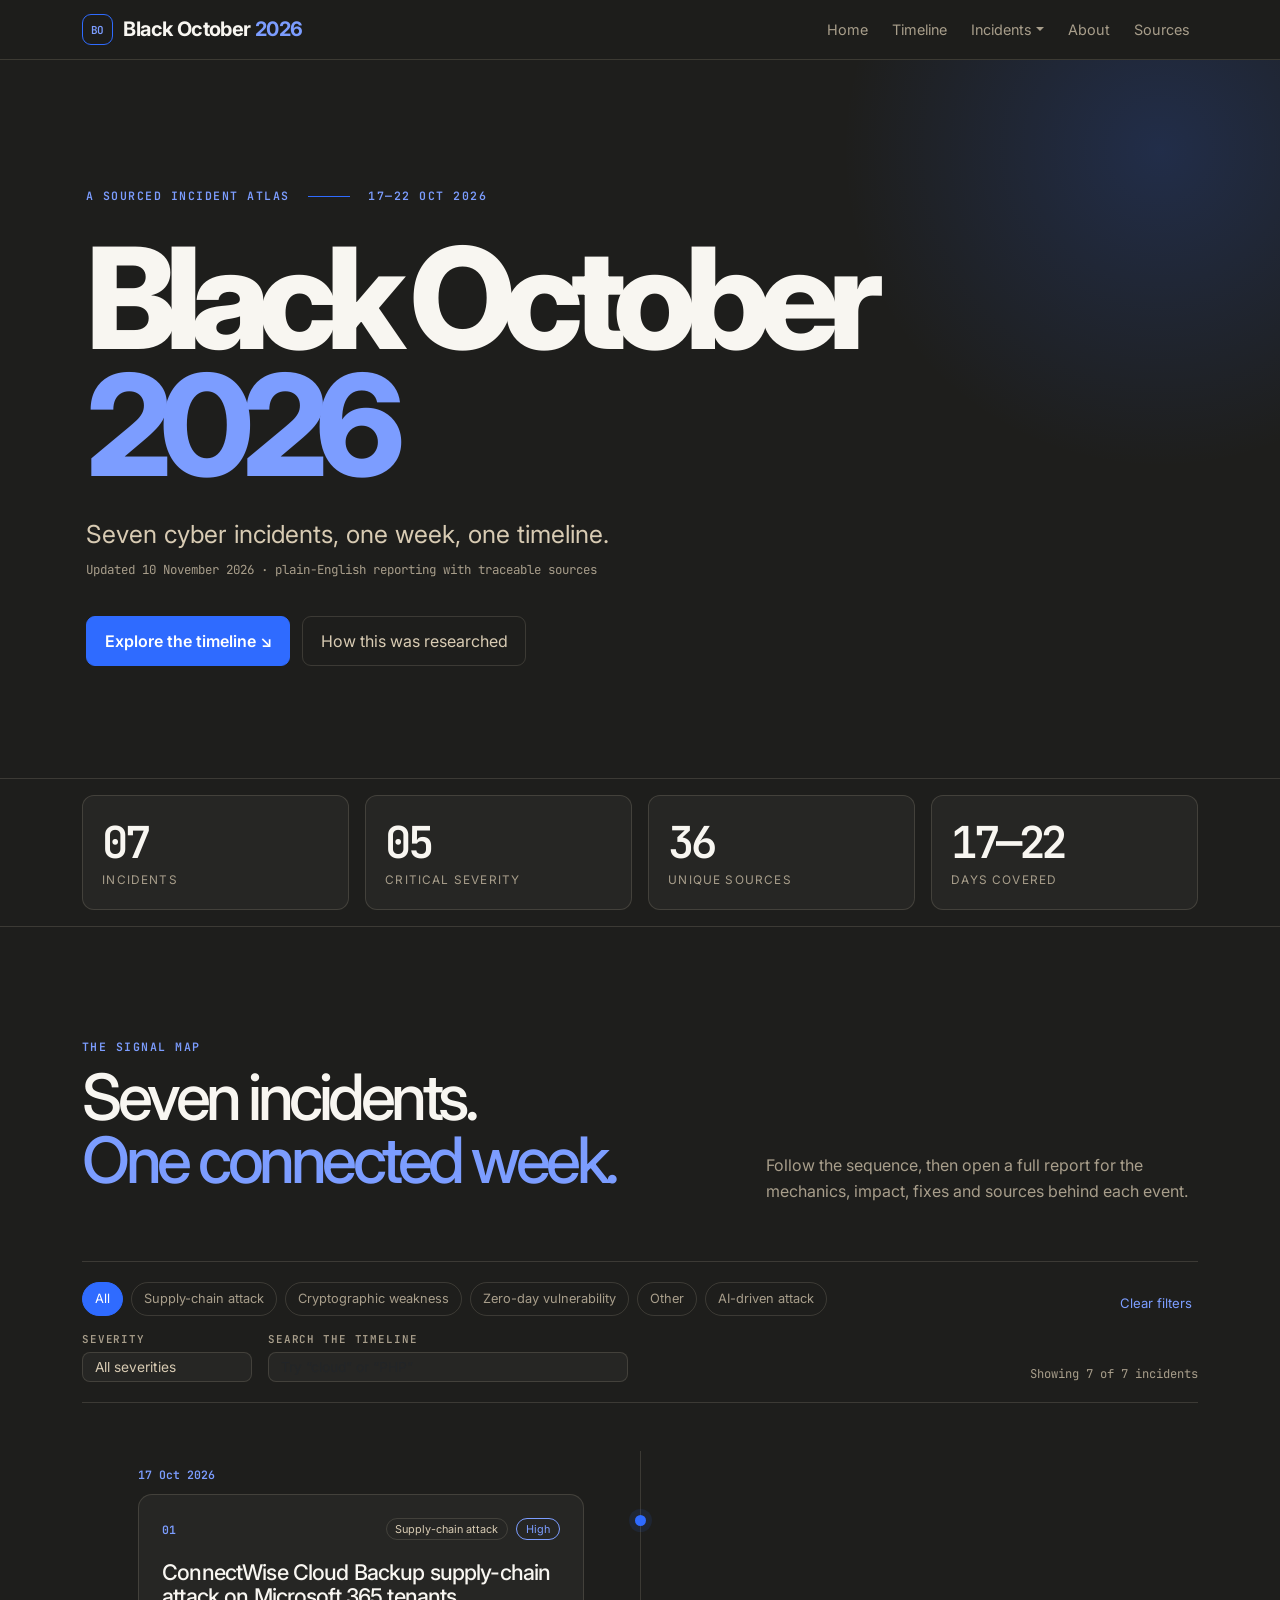
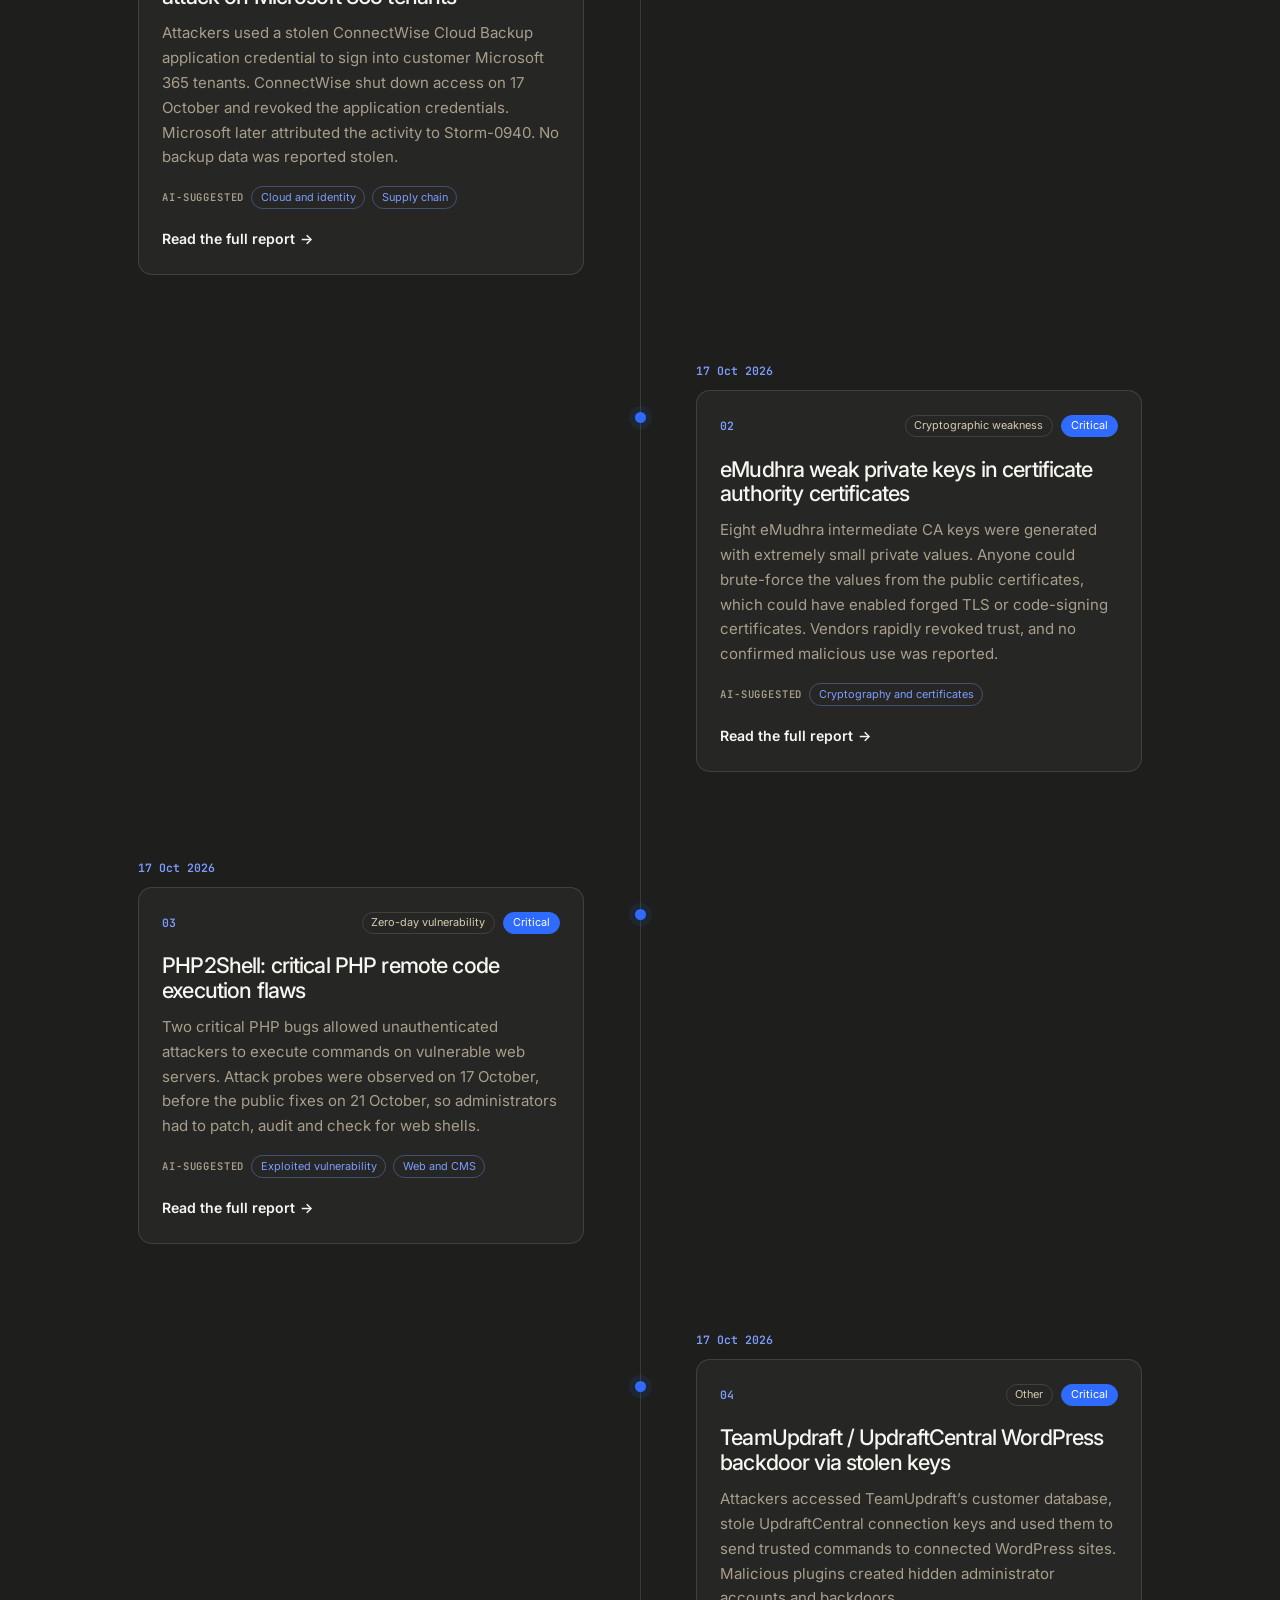
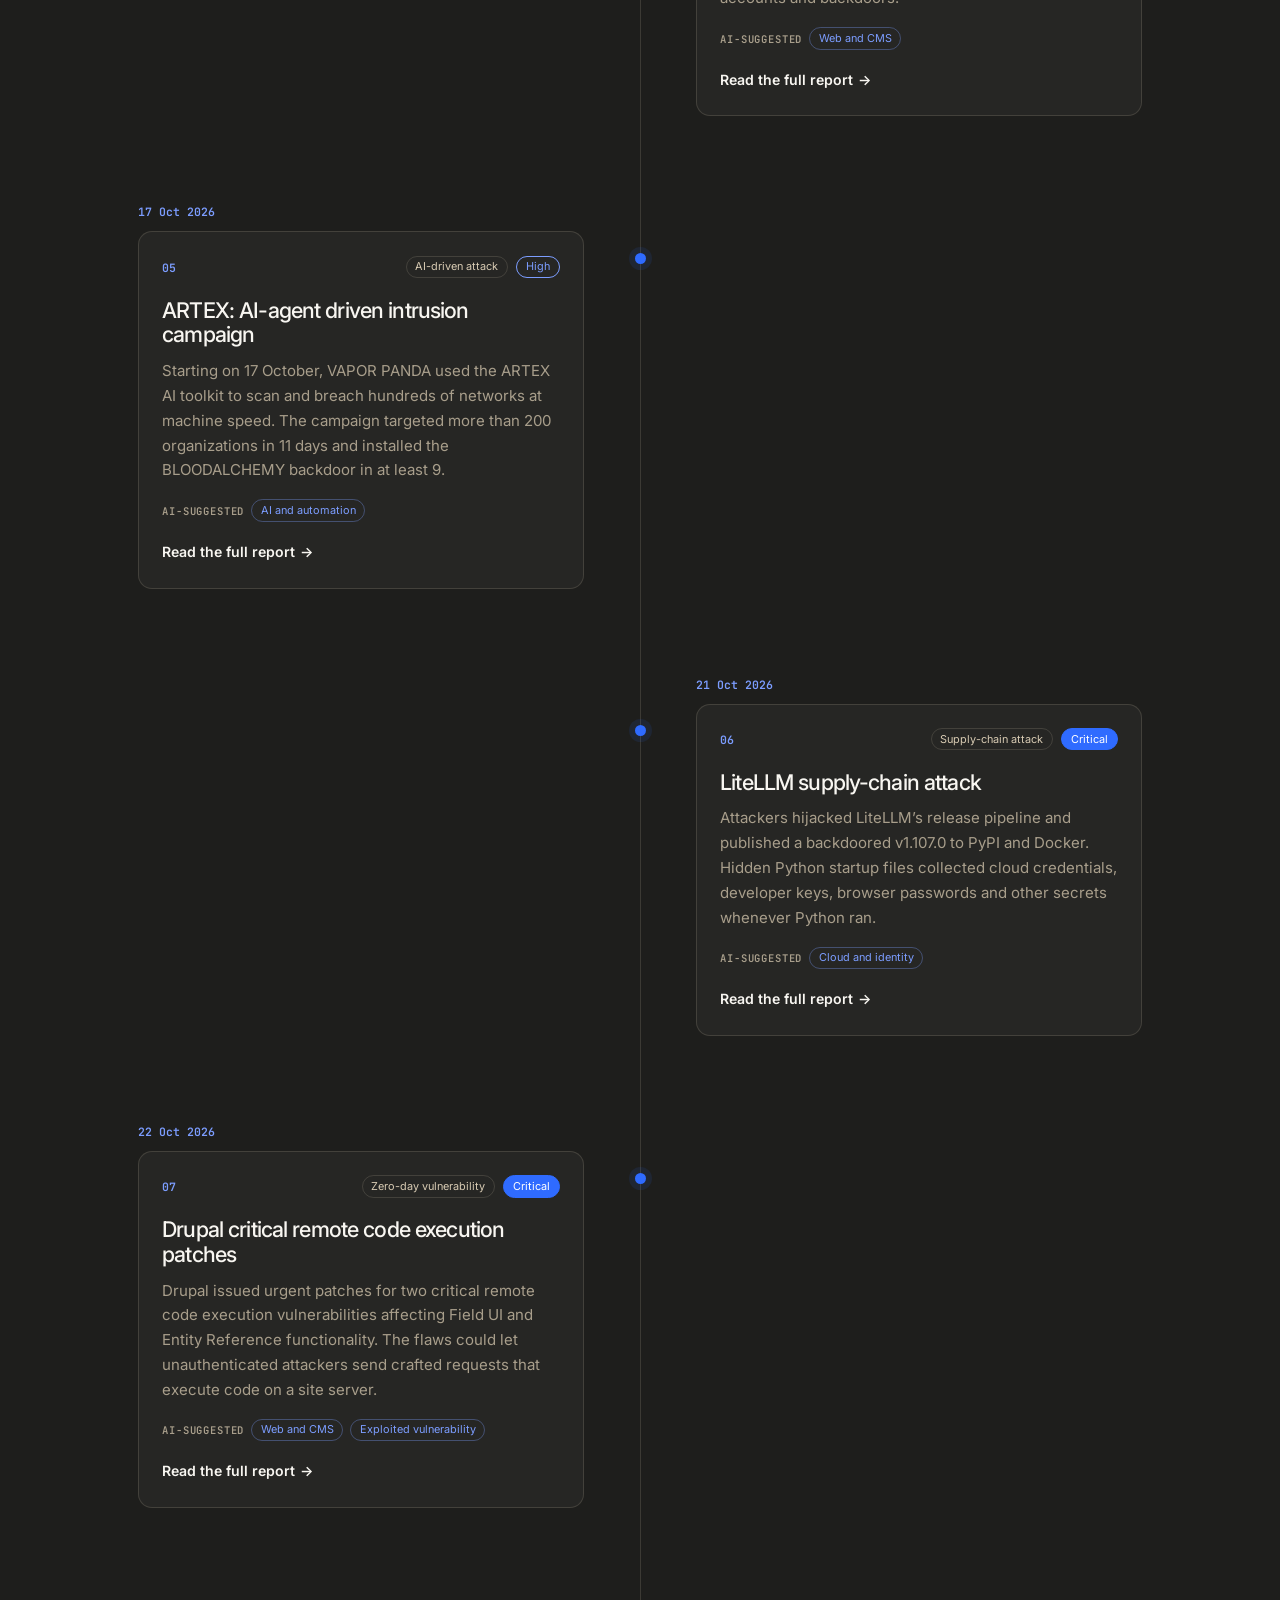
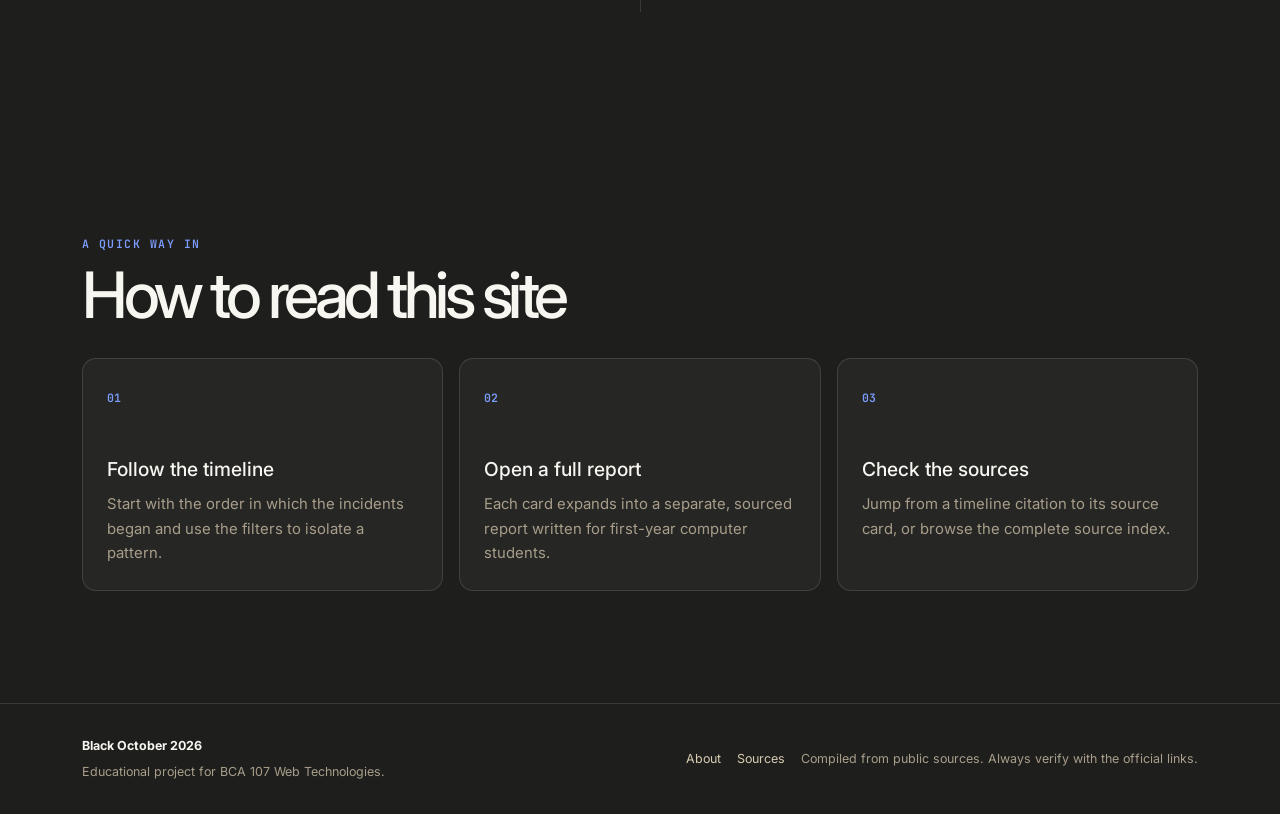
==== index.html @ 9a04f2e3 "First Commit" ====
<!doctype html><html lang="en"><head><meta charset="utf-8"><meta name="viewport" content="width=device-width, initial-scale=1"><meta name="description" content="Black October 2026: a sourced timeline of seven cybersecurity incidents."><title>The incident atlas · Black October 2026</title><link rel="preconnect" href="https://fonts.googleapis.com"><link rel="preconnect" href="https://fonts.gstatic.com" crossorigin><link href="https://fonts.googleapis.com/css2?family=Inter:wght@400;500;600;700;800&family=JetBrains+Mono:wght@400;600&display=swap" rel="stylesheet"><link href="https://cdn.jsdelivr.net/npm/bootstrap@5.3.3/dist/css/bootstrap.min.css" rel="stylesheet"><link rel="stylesheet" href="css/style.css"></head><body  data-root=""><nav class="navbar navbar-expand-lg site-nav sticky-top" aria-label="Primary navigation"><div class="container"><a class="navbar-brand" href="index.html"><span class="brand-mark" aria-hidden="true">BO</span><span>Black October <span class="brand-year">2026</span></span></a><button class="navbar-toggler" type="button" data-bs-toggle="collapse" data-bs-target="#siteNav" aria-controls="siteNav" aria-expanded="false" aria-label="Toggle navigation"><span class="navbar-toggler-icon"></span></button><div class="collapse navbar-collapse" id="siteNav"><ul class="navbar-nav ms-auto align-items-lg-center gap-lg-2"><li class="nav-item"><a class="nav-link" href="index.html">Home</a></li><li class="nav-item"><a class="nav-link" href="index.html#timeline">Timeline</a></li><li class="nav-item dropdown"><a class="nav-link dropdown-toggle" href="#" role="button" data-bs-toggle="dropdown" aria-expanded="false">Incidents</a><ul class="dropdown-menu dropdown-menu-end" id="incident-menu"><li><span class="dropdown-item-text text-muted">Loading incidents…</span></li></ul></li><li class="nav-item"><a class="nav-link" href="about.html">About</a></li><li class="nav-item"><a class="nav-link" href="sources.html">Sources</a></li></ul></div></div></nav><main><section class="hero-section"><div class="container hero-inner"><div class="eyebrow">A sourced incident atlas <span class="eyebrow-line"></span> 17—22 OCT 2026</div><h1>Black October<br><span>2026</span></h1><p class="hero-lede">Seven cyber incidents, one week, one timeline.</p><p class="hero-meta">Updated 10 November 2026 · plain-English reporting with traceable sources</p><div class="hero-actions"><a class="btn btn-primary bo-btn" href="#timeline">Explore the timeline <span aria-hidden="true">↘</span></a><a class="btn btn-outline-light bo-btn-outline" href="about.html">How this was researched</a></div></div></section><section class="stats-strip" aria-label="Timeline statistics"><div class="container"><div class="row g-3" id="stats"></div></div></section><section class="section-block" id="timeline"><div class="container"><div class="section-heading d-flex flex-column flex-lg-row justify-content-between gap-4"><div><div class="eyebrow">The signal map</div><h2>Seven incidents.<br><span>One connected week.</span></h2></div><p class="section-intro">Follow the sequence, then open a full report for the mechanics, impact, fixes and sources behind each event.</p></div><div class="filter-panel"><div class="filter-top"><div class="category-chips" id="category-filters" role="group" aria-label="Filter by category"></div><button class="clear-btn" id="clear-filters" type="button">Clear filters</button></div><div class="filter-controls"><label class="control-label" for="severity-filter">Severity<select id="severity-filter" class="form-select bo-select"><option value="">All severities</option><option>Critical</option><option>High</option><option>Medium</option></select></label><label class="control-label search-control" for="incident-search">Search the timeline<input id="incident-search" class="form-control bo-input" type="search" placeholder="Try “cloud” or “PHP”" autocomplete="off"></label><div class="result-count" id="result-count" aria-live="polite"></div></div></div><div id="timeline-list" class="timeline-list" aria-live="polite"></div><div id="empty-state" class="empty-state d-none"><div class="empty-kicker">No match</div><h3>Nothing in the current cut.</h3><p>Clear a filter or try a broader search term.</p></div><div id="home-error" class="alert bo-alert d-none" role="alert"></div></div></section><section class="reading-section"><div class="container"><div class="eyebrow">A quick way in</div><h2>How to read this site</h2><div class="row g-3 mt-3"><div class="col-md-4"><article class="read-card"><span class="card-index">01</span><h3>Follow the timeline</h3><p>Start with the order in which the incidents began and use the filters to isolate a pattern.</p></article></div><div class="col-md-4"><article class="read-card"><span class="card-index">02</span><h3>Open a full report</h3><p>Each card expands into a separate, sourced report written for first-year computer students.</p></article></div><div class="col-md-4"><article class="read-card"><span class="card-index">03</span><h3>Check the sources</h3><p>Jump from a timeline citation to its source card, or browse the complete source index.</p></article></div></div></div></section></main><footer class="site-footer"><div class="container d-flex flex-column flex-md-row justify-content-between gap-3"><div><div class="footer-title">Black October 2026</div><p class="mb-0">Educational project for BCA 107 Web Technologies.</p></div><div class="footer-links"><a href="about.html">About</a><a href="sources.html">Sources</a><span>Compiled from public sources. Always verify with the official links.</span></div></div></footer><noscript><div class="container"><div class="alert bo-alert my-4">JavaScript is required to load the timeline and incident reports from events.xml.</div></div></noscript><script src="https://cdn.jsdelivr.net/npm/bootstrap@5.3.3/dist/js/bootstrap.bundle.min.js"></script><script src="js/data.js"></script><script src="js/ai.js"></script><script src="js/home.js"></script></body></html>
---- css/style.css ----
:root{--bo-charcoal:#1e1e1c;--bo-charcoal-2:#262624;--bo-charcoal-3:#2f2f2c;--bo-sand:#d8cbb3;--bo-sand-dim:#a89e8b;--bo-blue:#2f6bff;--bo-blue-soft:#7c9dff;--bo-line:rgba(216,203,179,.16);--bo-white:#f8f6f1;--bo-radius:14px}*{box-sizing:border-box}html{scroll-behavior:smooth}body{margin:0;background:var(--bo-charcoal);color:var(--bo-sand);font-family:Inter,system-ui,sans-serif;font-size:16px;line-height:1.65}a{color:var(--bo-blue-soft);text-decoration:none}a:hover{color:var(--bo-white)}:focus-visible{outline:3px solid var(--bo-blue-soft);outline-offset:4px}.site-nav{background:rgba(30,30,28,.92);border-bottom:1px solid var(--bo-line);backdrop-filter:blur(18px)}.navbar-brand{display:flex;gap:.65rem;align-items:center;color:var(--bo-white);font-weight:700;letter-spacing:-.03em}.brand-mark{display:grid;place-items:center;width:31px;height:31px;border:1px solid var(--bo-blue);border-radius:9px;color:var(--bo-blue-soft);font:600 11px 'JetBrains Mono',monospace;letter-spacing:-.08em}.brand-year{color:var(--bo-blue-soft)}.nav-link{color:var(--bo-sand-dim)!important;font-size:.9rem}.nav-link:hover,.nav-link:focus{color:var(--bo-white)!important}.navbar-toggler{border-color:var(--bo-line)}.navbar-toggler-icon{filter:invert(1)}.dropdown-menu{background:var(--bo-charcoal-2);border:1px solid var(--bo-line);border-radius:12px;padding:.5rem}.dropdown-item{color:var(--bo-sand);border-radius:8px;font-size:.9rem}.dropdown-item:hover{color:var(--bo-white);background:var(--bo-charcoal-3)}.hero-section{position:relative;overflow:hidden;min-height:600px;display:flex;align-items:center;border-bottom:1px solid var(--bo-line)}.hero-section:before{content:'';position:absolute;width:680px;height:680px;right:-220px;top:-250px;background:radial-gradient(circle,rgba(47,107,255,.20),transparent 66%);pointer-events:none}.hero-inner{position:relative;padding:8rem 1rem 7rem}.eyebrow,.content-kicker,.section-kicker{font:600 .72rem 'JetBrains Mono',monospace;letter-spacing:.13em;text-transform:uppercase;color:var(--bo-blue-soft)}.eyebrow-line{display:inline-block;width:42px;border-top:1px solid var(--bo-blue);vertical-align:middle;margin:0 .6rem}.hero-section h1,.page-hero h1{font-size:clamp(4rem,11vw,9.4rem);line-height:.9;letter-spacing:-.085em;color:var(--bo-white);margin:2rem 0 1.6rem;font-weight:800}.hero-section h1 span,.page-hero h1 span{color:var(--bo-blue-soft)}.hero-lede{font-size:clamp(1.25rem,2vw,1.55rem);color:var(--bo-sand);max-width:33rem;margin-bottom:.35rem}.hero-meta{font:400 .78rem 'JetBrains Mono',monospace;color:var(--bo-sand-dim)}.hero-actions{display:flex;flex-wrap:wrap;gap:.75rem;margin-top:2.4rem}.bo-btn{background:var(--bo-blue);border:1px solid var(--bo-blue);color:white;border-radius:9px;padding:.75rem 1.1rem;font-weight:600}.bo-btn:hover{background:#4b7dff;border-color:#4b7dff;color:white}.bo-btn-outline{border:1px solid var(--bo-line);border-radius:9px;color:var(--bo-sand);padding:.75rem 1.1rem}.bo-btn-outline:hover{background:var(--bo-charcoal-3);border-color:var(--bo-sand-dim);color:var(--bo-white)}.stats-strip{border-bottom:1px solid var(--bo-line);padding:1rem 0}.stat-card{min-height:106px;background:var(--bo-charcoal-2);border:1px solid var(--bo-line);border-radius:12px;padding:1.1rem 1.2rem;display:flex;flex-direction:column;justify-content:space-between}.stat-card strong{font:600 clamp(1.8rem,4vw,2.75rem) 'JetBrains Mono',monospace;color:var(--bo-white);letter-spacing:-.08em}.stat-card span{font-size:.74rem;text-transform:uppercase;letter-spacing:.1em;color:var(--bo-sand-dim)}.section-block,.reading-section,.content-section{padding:7rem 0}.section-heading{align-items:end;margin-bottom:3.5rem}.section-heading h2,.reading-section h2,.content-section h2{font-size:clamp(2.3rem,5vw,4.5rem);line-height:.98;letter-spacing:-.07em;color:var(--bo-white);margin:.8rem 0}.section-heading h2 span{color:var(--bo-blue-soft)}.section-intro{max-width:27rem;color:var(--bo-sand-dim);margin:0}.filter-panel{border-top:1px solid var(--bo-line);border-bottom:1px solid var(--bo-line);padding:1.25rem 0;margin-bottom:3rem}.filter-top,.filter-controls{display:flex;align-items:end;justify-content:space-between;gap:1rem;flex-wrap:wrap}.filter-controls{margin-top:1rem}.category-chips{display:flex;gap:.5rem;flex-wrap:wrap}.filter-chip{border:1px solid var(--bo-line);background:transparent;color:var(--bo-sand-dim);border-radius:999px;padding:.35rem .75rem;font-size:.8rem}.filter-chip:hover,.filter-chip.active{background:var(--bo-blue);border-color:var(--bo-blue);color:white}.clear-btn{border:0;background:none;color:var(--bo-blue-soft);font-size:.82rem}.control-label{display:flex;flex-direction:column;gap:.35rem;color:var(--bo-sand-dim);font:600 .68rem 'JetBrains Mono',monospace;text-transform:uppercase;letter-spacing:.08em;min-width:170px}.search-control{flex:1;max-width:360px}.bo-select,.bo-input{background:var(--bo-charcoal-2);border:1px solid var(--bo-line);color:var(--bo-sand);border-radius:8px;font:400 .86rem Inter,sans-serif;text-transform:none;letter-spacing:0}.bo-select:focus,.bo-input:focus{background:var(--bo-charcoal-3);border-color:var(--bo-blue);color:var(--bo-white);box-shadow:0 0 0 .18rem rgba(47,107,255,.18)}.bo-select option{background:var(--bo-charcoal-2)}.result-count{font:400 .76rem 'JetBrains Mono',monospace;color:var(--bo-sand-dim);margin-left:auto}.timeline-list{position:relative;padding:1rem 0}.timeline-list:before{content:'';position:absolute;top:0;bottom:0;left:50%;width:1px;background:var(--bo-line)}.timeline-item{width:50%;position:relative;padding:0 3.5rem 5.5rem}.timeline-left{padding-right:3.5rem}.timeline-right{margin-left:50%;padding-left:3.5rem}.timeline-dot{position:absolute;top:3.05rem;width:11px;height:11px;border-radius:50%;background:var(--bo-blue);box-shadow:0 0 0 6px rgba(47,107,255,.1)}.timeline-left .timeline-dot{right:-6px}.timeline-right .timeline-dot{left:-5px}.date-chip{font:600 .72rem 'JetBrains Mono',monospace;color:var(--bo-blue-soft);margin-bottom:.75rem}.timeline-card,.read-card,.source-card,.related-card{background:var(--bo-charcoal-2);border:1px solid var(--bo-line);border-radius:var(--bo-radius);transition:transform .18s ease,background .18s ease,border-color .18s ease}.timeline-card{padding:1.45rem}.timeline-card:hover,.timeline-card:focus{transform:translateY(-3px);background:var(--bo-charcoal-3);border-color:rgba(124,157,255,.45)}.card-topline,.badge-row,.incident-meta,.ai-row,.source-card-top{display:flex;align-items:center;gap:.5rem;flex-wrap:wrap}.card-topline{justify-content:space-between}.mono-label,.source-id{font:600 .72rem 'JetBrains Mono',monospace;color:var(--bo-blue-soft)}.bo-badge{display:inline-flex;align-items:center;border-radius:999px;padding:.24rem .55rem;font-size:.68rem;line-height:1.2;border:1px solid var(--bo-line);color:var(--bo-sand-dim)}.category-badge{color:var(--bo-sand)}.severity-critical{background:var(--bo-blue);border-color:var(--bo-blue);color:white}.severity-high{border-color:var(--bo-blue-soft);color:var(--bo-blue-soft)}.severity-medium{border-color:var(--bo-sand-dim);color:var(--bo-sand)}.timeline-card h3{font-size:1.35rem;line-height:1.15;letter-spacing:-.04em;color:var(--bo-white);margin:1.2rem 0 .75rem}.timeline-card p{color:var(--bo-sand-dim);font-size:.94rem;margin-bottom:1rem}.ai-tags{display:flex;align-items:center;gap:.4rem;flex-wrap:wrap;margin:1rem 0}.ai-tags>span:first-child{font:600 .66rem 'JetBrains Mono',monospace;text-transform:uppercase;letter-spacing:.08em;color:var(--bo-sand-dim)}.ai-badge{color:var(--bo-blue-soft);border-color:rgba(124,157,255,.35);cursor:help}.report-link{display:inline-flex;gap:.3rem;color:var(--bo-white);font-size:.88rem;font-weight:600}.report-link:hover{color:var(--bo-blue-soft)}.empty-state{border:1px dashed var(--bo-line);border-radius:var(--bo-radius);padding:4rem;text-align:center}.empty-state h3{color:var(--bo-white);margin:.5rem 0}.empty-kicker{font:600 .7rem 'JetBrains Mono',monospace;color:var(--bo-blue-soft);text-transform:uppercase}.read-card{height:100%;padding:1.5rem}.read-card:hover{transform:translateY(-3px);background:var(--bo-charcoal-3)}.card-index{font:600 .72rem 'JetBrains Mono',monospace;color:var(--bo-blue-soft)}.read-card h3{color:var(--bo-white);font-size:1.2rem;margin:3rem 0 .7rem}.read-card p{color:var(--bo-sand-dim);font-size:.93rem;margin:0}.site-footer{border-top:1px solid var(--bo-line);padding:2rem 0;color:var(--bo-sand-dim);font-size:.78rem}.footer-title{color:var(--bo-white);font-weight:700;margin-bottom:.35rem}.footer-links{display:flex;gap:1rem;flex-wrap:wrap;align-items:center}.footer-links a{color:var(--bo-sand)}.page-hero{border-bottom:1px solid var(--bo-line);padding:7rem 0 5.5rem}.page-hero.compact{padding-bottom:4rem}.page-hero h1{font-size:clamp(4rem,10vw,8rem);margin-bottom:1.5rem}.narrow-copy{max-width:800px}.narrow-copy>h2{max-width:680px;margin-bottom:2rem}.narrow-copy p{max-width:70ch;color:var(--bo-sand-dim)}.rule-block{border-top:1px solid var(--bo-line);margin-top:4rem;padding-top:2rem}.rule-block h3{color:var(--bo-white);font-size:1.55rem;letter-spacing:-.04em;margin:.6rem 0 1rem}.lesson-list{list-style:none;padding:0;color:var(--bo-sand-dim);max-width:70ch}.lesson-list li{border-bottom:1px solid var(--bo-line);padding:.8rem 0}.lesson-list li:before{content:'↗';color:var(--bo-blue-soft);margin-right:.7rem}.disclaimer-box{margin-top:4rem;border:1px solid var(--bo-line);border-left:3px solid var(--bo-blue);padding:1.2rem 1.4rem;color:var(--bo-sand-dim)}.disclaimer-box strong{color:var(--bo-white)}.source-group{margin-bottom:5rem}.source-group-heading{border-bottom:1px solid var(--bo-line);padding-bottom:1.25rem;margin-bottom:1rem}.source-group-heading h2,.glossary-heading h2{font-size:2rem;margin:.45rem 0;color:var(--bo-white);letter-spacing:-.05em}.source-stack{display:grid;gap:.75rem}.source-card{padding:1.25rem}.source-card.source-primary{border-left:3px solid var(--bo-blue)}.source-card:hover{background:var(--bo-charcoal-3)}.source-card-top{justify-content:space-between}.source-type{font:600 .64rem 'JetBrains Mono',monospace;color:var(--bo-blue-soft);text-transform:uppercase;letter-spacing:.06em}.source-card h3{color:var(--bo-white);font-size:1.05rem;line-height:1.3;margin:.8rem 0 .35rem}.source-meta{font:400 .72rem 'JetBrains Mono',monospace;color:var(--bo-sand-dim)}.source-card p{color:var(--bo-sand-dim);font-size:.88rem;margin:.8rem 0}.source-link{font-size:.82rem;font-weight:600}.glossary-heading{border-top:1px solid var(--bo-line);padding-top:3rem;margin-top:1rem}.glossary-grid{display:grid;grid-template-columns:repeat(2,minmax(0,1fr));gap:.75rem;margin-top:1.5rem}.glossary-row{padding:1rem 1.1rem;border:1px solid var(--bo-line);border-radius:10px;background:var(--bo-charcoal-2)}.glossary-row dt{color:var(--bo-white);font-weight:600;margin-bottom:.3rem}.glossary-row dd{color:var(--bo-sand-dim);font-size:.88rem;margin:0}.incident-main{padding:2rem 0 6rem}.breadcrumb-row{display:flex;gap:.55rem;flex-wrap:wrap;color:var(--bo-sand-dim);font:400 .72rem 'JetBrains Mono',monospace;padding:1rem 0 3rem}.breadcrumb-row a{color:var(--bo-blue-soft)}.incident-layout{display:grid;grid-template-columns:190px minmax(0,820px);gap:5rem;align-items:start;justify-content:center}.report-aside{position:sticky;top:100px}.aside-label{font:600 .67rem 'JetBrains Mono',monospace;color:var(--bo-sand-dim);text-transform:uppercase;letter-spacing:.1em;margin-bottom:1rem}.report-nav{border-left:1px solid var(--bo-line);display:grid}.report-nav a{padding:.3rem 0 .3rem 1rem;color:var(--bo-sand-dim);font-size:.8rem}.report-nav a:hover{color:var(--bo-white);border-left:2px solid var(--bo-blue);margin-left:-1px}.incident-header{border-bottom:1px solid var(--bo-line);padding-bottom:3rem;margin-bottom:3rem}.incident-number{font:600 .72rem 'JetBrains Mono',monospace;color:var(--bo-blue-soft);text-transform:uppercase;letter-spacing:.12em}.incident-header h1{color:var(--bo-white);font-size:clamp(2.5rem,5vw,5rem);line-height:.98;letter-spacing:-.07em;margin:1.25rem 0}.incident-meta{font:400 .75rem 'JetBrains Mono',monospace;color:var(--bo-sand-dim)}.status-line{color:var(--bo-sand-dim);font-size:.9rem;margin:1.5rem 0 0;max-width:70ch}.report-section{scroll-margin-top:100px;border-bottom:1px solid var(--bo-line);padding:0 0 3.5rem;margin-bottom:3.5rem}.report-section h2{color:var(--bo-white);font-size:2.3rem;letter-spacing:-.06em;line-height:1;margin:.65rem 0 1.7rem}.copy-stack{max-width:70ch}.copy-stack p{color:var(--bo-sand-dim);margin-bottom:1.1rem}.facts-grid{display:grid;grid-template-columns:repeat(2,minmax(0,1fr));border:1px solid var(--bo-line);border-radius:var(--bo-radius);overflow:hidden}.fact-cell{padding:1.15rem;border-right:1px solid var(--bo-line);border-bottom:1px solid var(--bo-line)}.fact-cell:nth-child(even){border-right:0}.fact-cell dt{font:600 .66rem 'JetBrains Mono',monospace;color:var(--bo-blue-soft);text-transform:uppercase;letter-spacing:.08em;margin-bottom:.45rem}.fact-cell dd{color:var(--bo-sand);margin:0;font-size:.9rem}.mini-timeline{border-left:1px solid var(--bo-blue);padding-left:1.5rem;display:grid;gap:1.5rem}.mini-event{position:relative}.mini-event:before{content:'';position:absolute;left:-1.83rem;top:.4rem;width:9px;height:9px;background:var(--bo-blue);border-radius:50%}.mini-date{font:600 .72rem 'JetBrains Mono',monospace;color:var(--bo-blue-soft)}.mini-event p{color:var(--bo-sand-dim);margin:.35rem 0}.source-refs{display:flex;gap:.4rem}.source-ref{font:600 .7rem 'JetBrains Mono',monospace}.lessons-grid{display:grid;grid-template-columns:repeat(2,minmax(0,1fr));gap:.75rem}.lesson-card{border:1px solid var(--bo-line);padding:1rem;border-radius:10px;background:var(--bo-charcoal-2);display:flex;gap:.85rem}.lesson-card span{font:600 .72rem 'JetBrains Mono',monospace;color:var(--bo-blue-soft)}.lesson-card p{margin:0;color:var(--bo-sand-dim);font-size:.9rem}.glossary-list{display:grid;gap:.7rem}.glossary-list .glossary-row{display:grid;grid-template-columns:220px 1fr;gap:1rem}.bo-accordion .accordion-item{background:var(--bo-charcoal-2);border:1px solid var(--bo-line);border-radius:var(--bo-radius);overflow:hidden}.bo-accordion .accordion-button{background:var(--bo-charcoal-2);color:var(--bo-white);box-shadow:none}.bo-accordion .accordion-button:not(.collapsed){background:var(--bo-charcoal-3);color:var(--bo-white)}.bo-accordion .accordion-button:after{filter:invert(1)}.accordion-body{color:var(--bo-sand-dim)}.muted-copy{color:var(--bo-sand-dim);font-size:.9rem}.info-chip{border:1px solid var(--bo-line);border-radius:50%;width:25px;height:25px;display:grid;place-items:center;color:var(--bo-blue-soft);cursor:help}.related-list{display:grid;grid-template-columns:repeat(3,minmax(0,1fr));gap:.75rem}.related-card{padding:1.1rem}.related-card:hover{background:var(--bo-charcoal-3);transform:translateY(-2px)}.related-card h3{font-size:1rem;color:var(--bo-white);line-height:1.25;margin:0 0 1rem}.similarity{font:600 .68rem 'JetBrains Mono',monospace;color:var(--bo-blue-soft)}.related-card p{color:var(--bo-sand-dim);font-size:.78rem;margin:.6rem 0 0}.incident-nav{display:flex;justify-content:space-between;gap:1rem;margin-top:-1rem}.prev-next{border:1px solid var(--bo-line);border-radius:10px;padding:1rem;display:flex;flex-direction:column;gap:.25rem;max-width:48%;background:var(--bo-charcoal-2)}.prev-next:hover{background:var(--bo-charcoal-3)}.prev-next.next{margin-left:auto;text-align:right}.prev-next span{font:600 .66rem 'JetBrains Mono',monospace;color:var(--bo-blue-soft);text-transform:uppercase}.prev-next strong{color:var(--bo-white);font-size:.9rem}.bo-alert{background:rgba(47,107,255,.12);border:1px solid rgba(124,157,255,.4);color:var(--bo-sand);border-radius:10px}.d-none{display:none!important}@media(max-width:991px){.hero-inner{padding:6rem 1rem}.incident-layout{grid-template-columns:1fr;gap:1rem}.report-aside{position:static}.report-nav{display:flex;flex-wrap:wrap;border-left:0;border-bottom:1px solid var(--bo-line);padding-bottom:.8rem;gap:.15rem .8rem}.report-nav a{padding:.3rem 0}.report-nav a:hover{border-left:0;margin:0;border-bottom:2px solid var(--bo-blue)}.incident-report{max-width:820px}.timeline-item{padding-bottom:4rem}.section-block,.reading-section,.content-section{padding:5rem 0}}@media(max-width:767px){.hero-section{min-height:560px}.hero-section h1{font-size:clamp(4rem,19vw,6.5rem)}.timeline-list:before{left:9px}.timeline-item,.timeline-left,.timeline-right{width:100%;margin:0;padding:0 0 3rem 2.2rem}.timeline-left .timeline-dot,.timeline-right .timeline-dot{left:4px;right:auto}.timeline-card{padding:1.1rem}.filter-controls{align-items:stretch;flex-direction:column}.search-control{max-width:none}.result-count{margin-left:0}.glossary-grid,.lessons-grid,.related-list{grid-template-columns:1fr}.glossary-list .glossary-row{grid-template-columns:1fr;gap:.25rem}.facts-grid{grid-template-columns:1fr}.fact-cell,.fact-cell:nth-child(even){border-right:0}.page-hero{padding:5rem 0 4rem}.incident-header h1{font-size:clamp(2.5rem,12vw,4rem)}.incident-nav{flex-direction:column}.prev-next{max-width:none}.prev-next.next{text-align:left;margin-left:0}.footer-links{align-items:flex-start;flex-direction:column;gap:.45rem}}
@media(prefers-reduced-motion:reduce){*,*:before,*:after{scroll-behavior:auto!important;transition:none!important}}
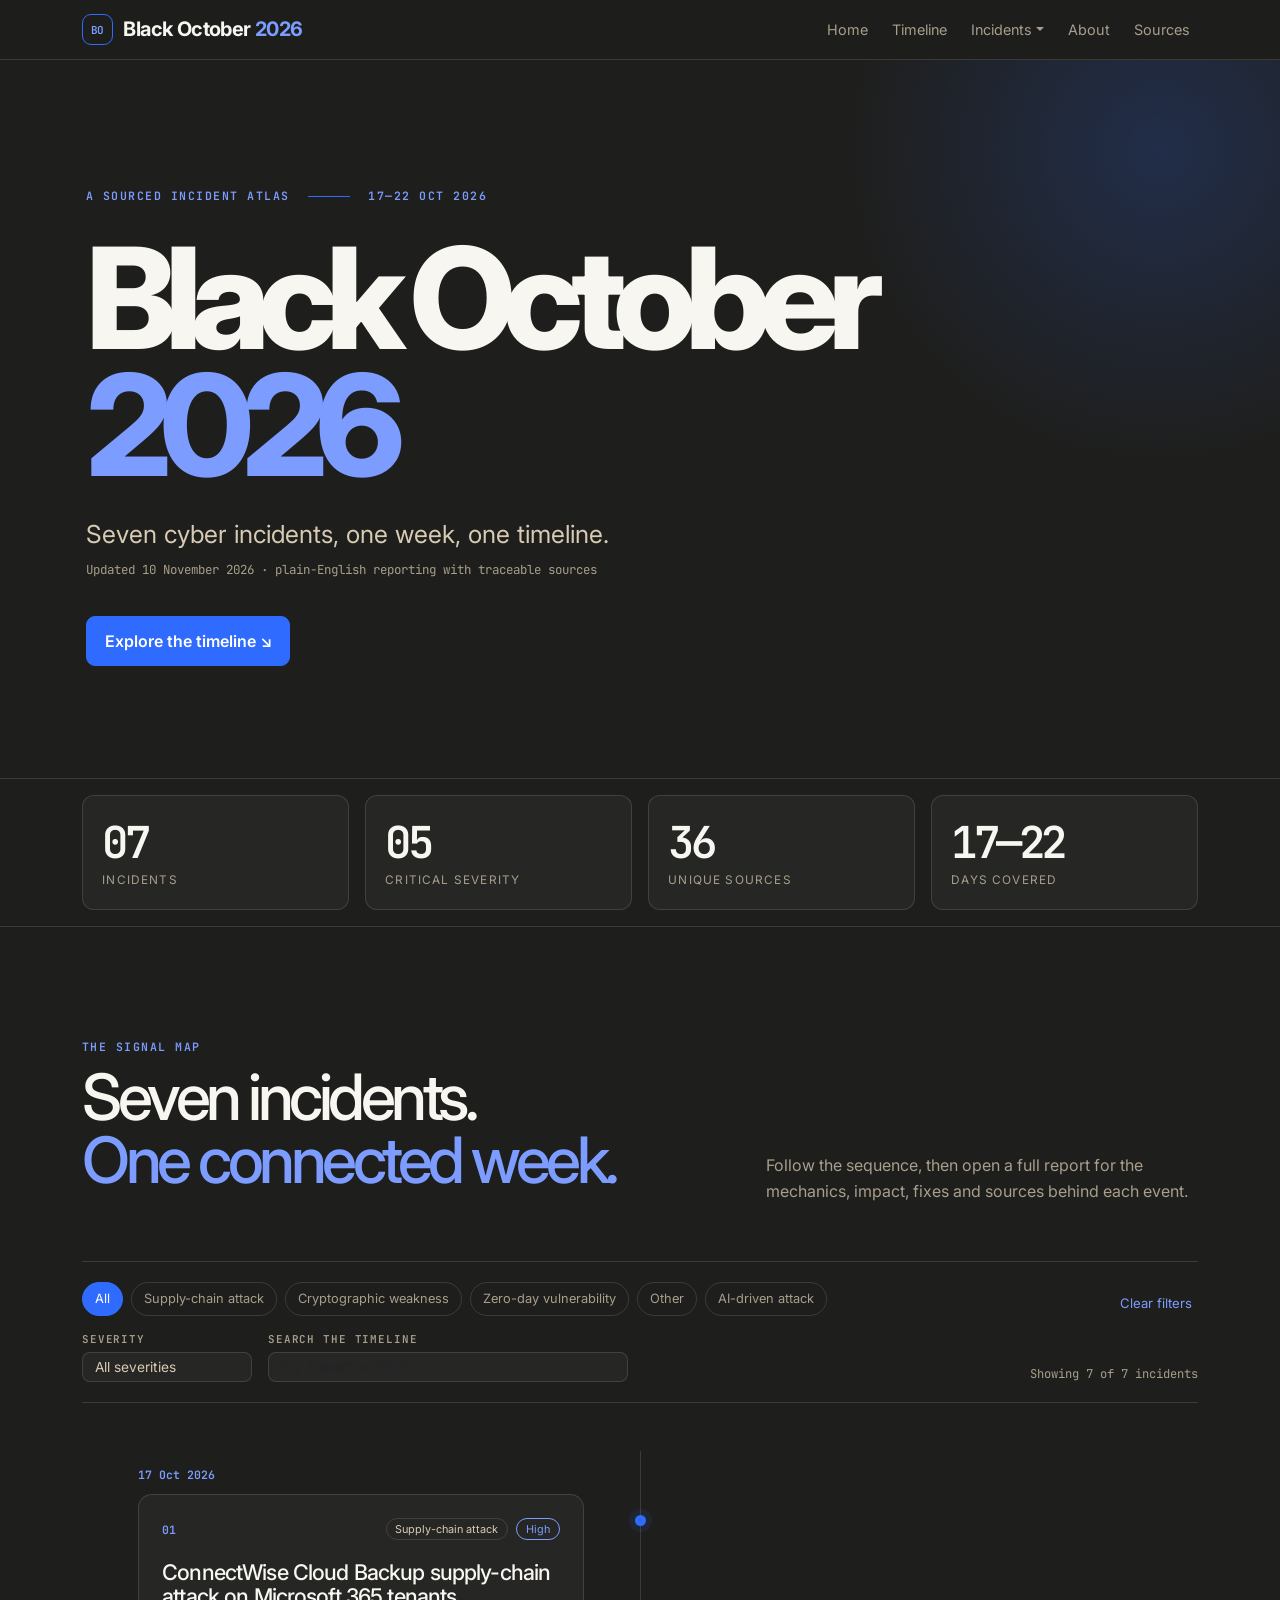
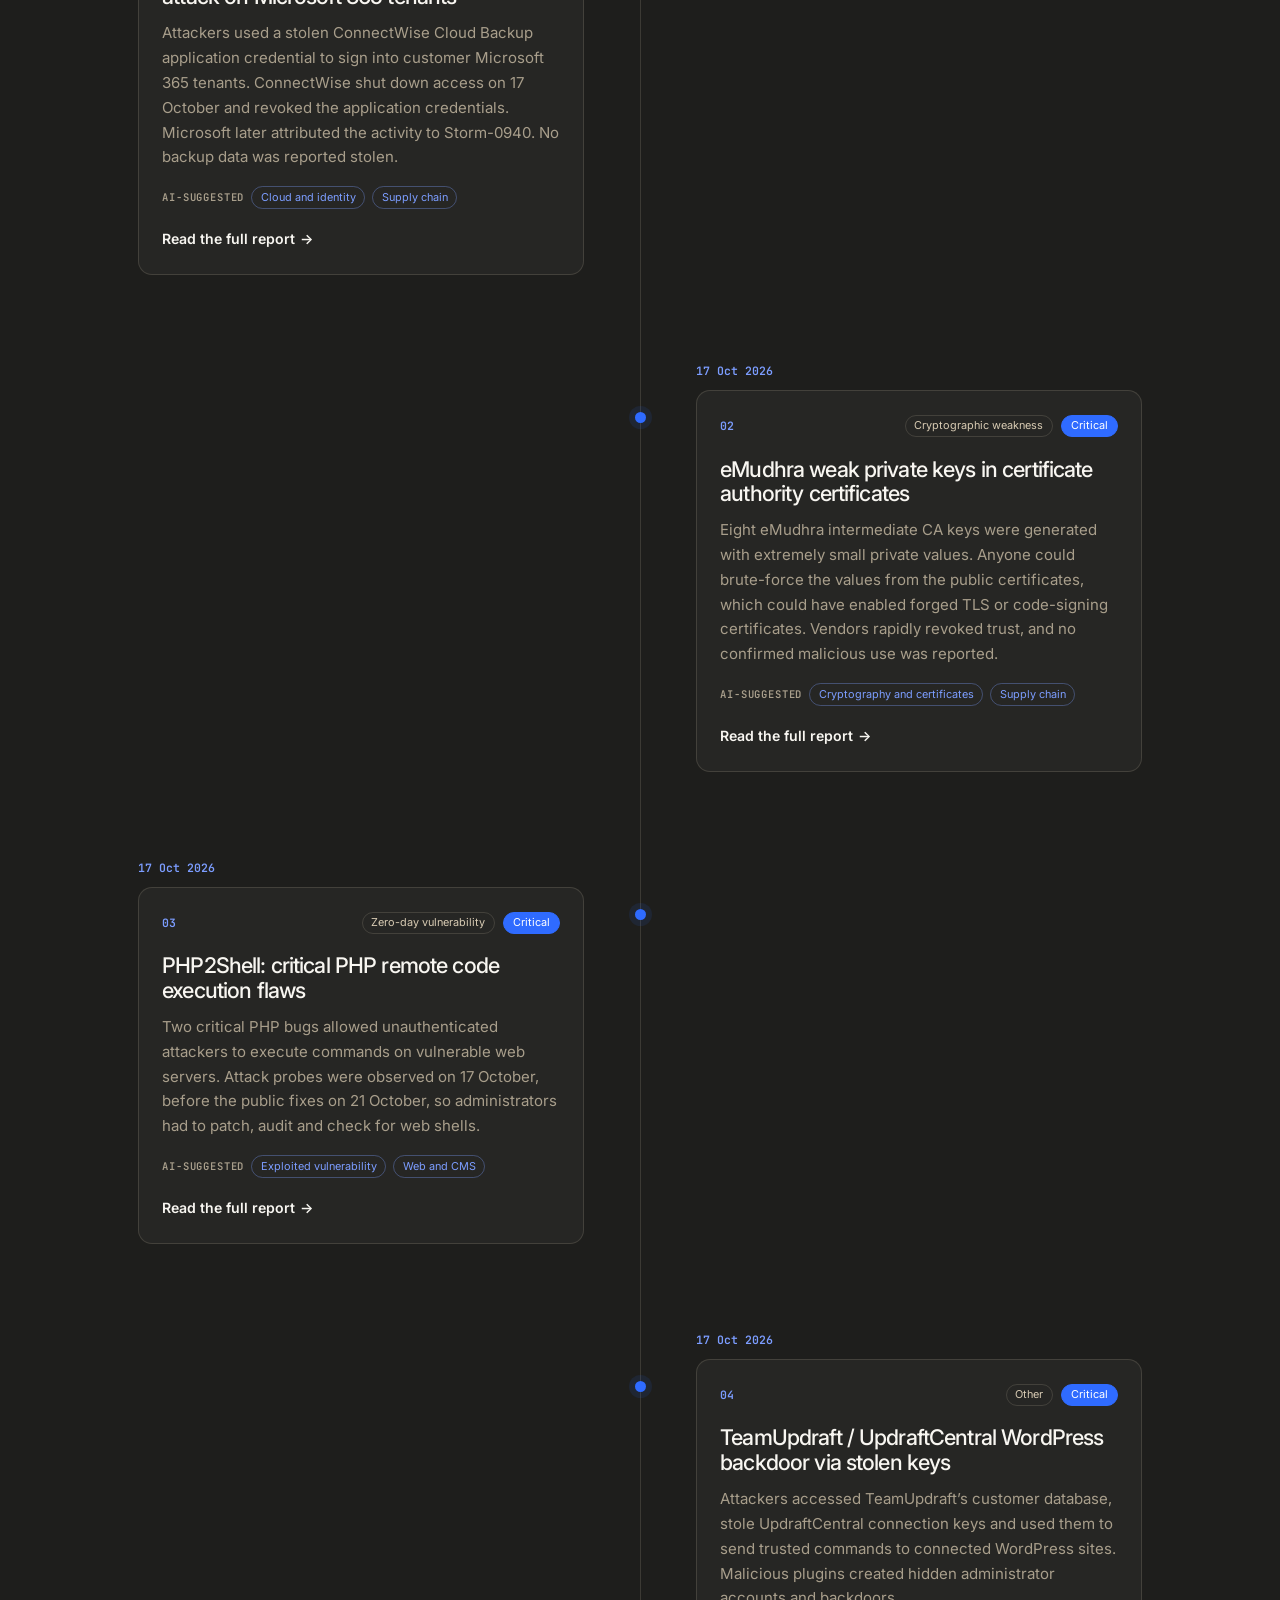
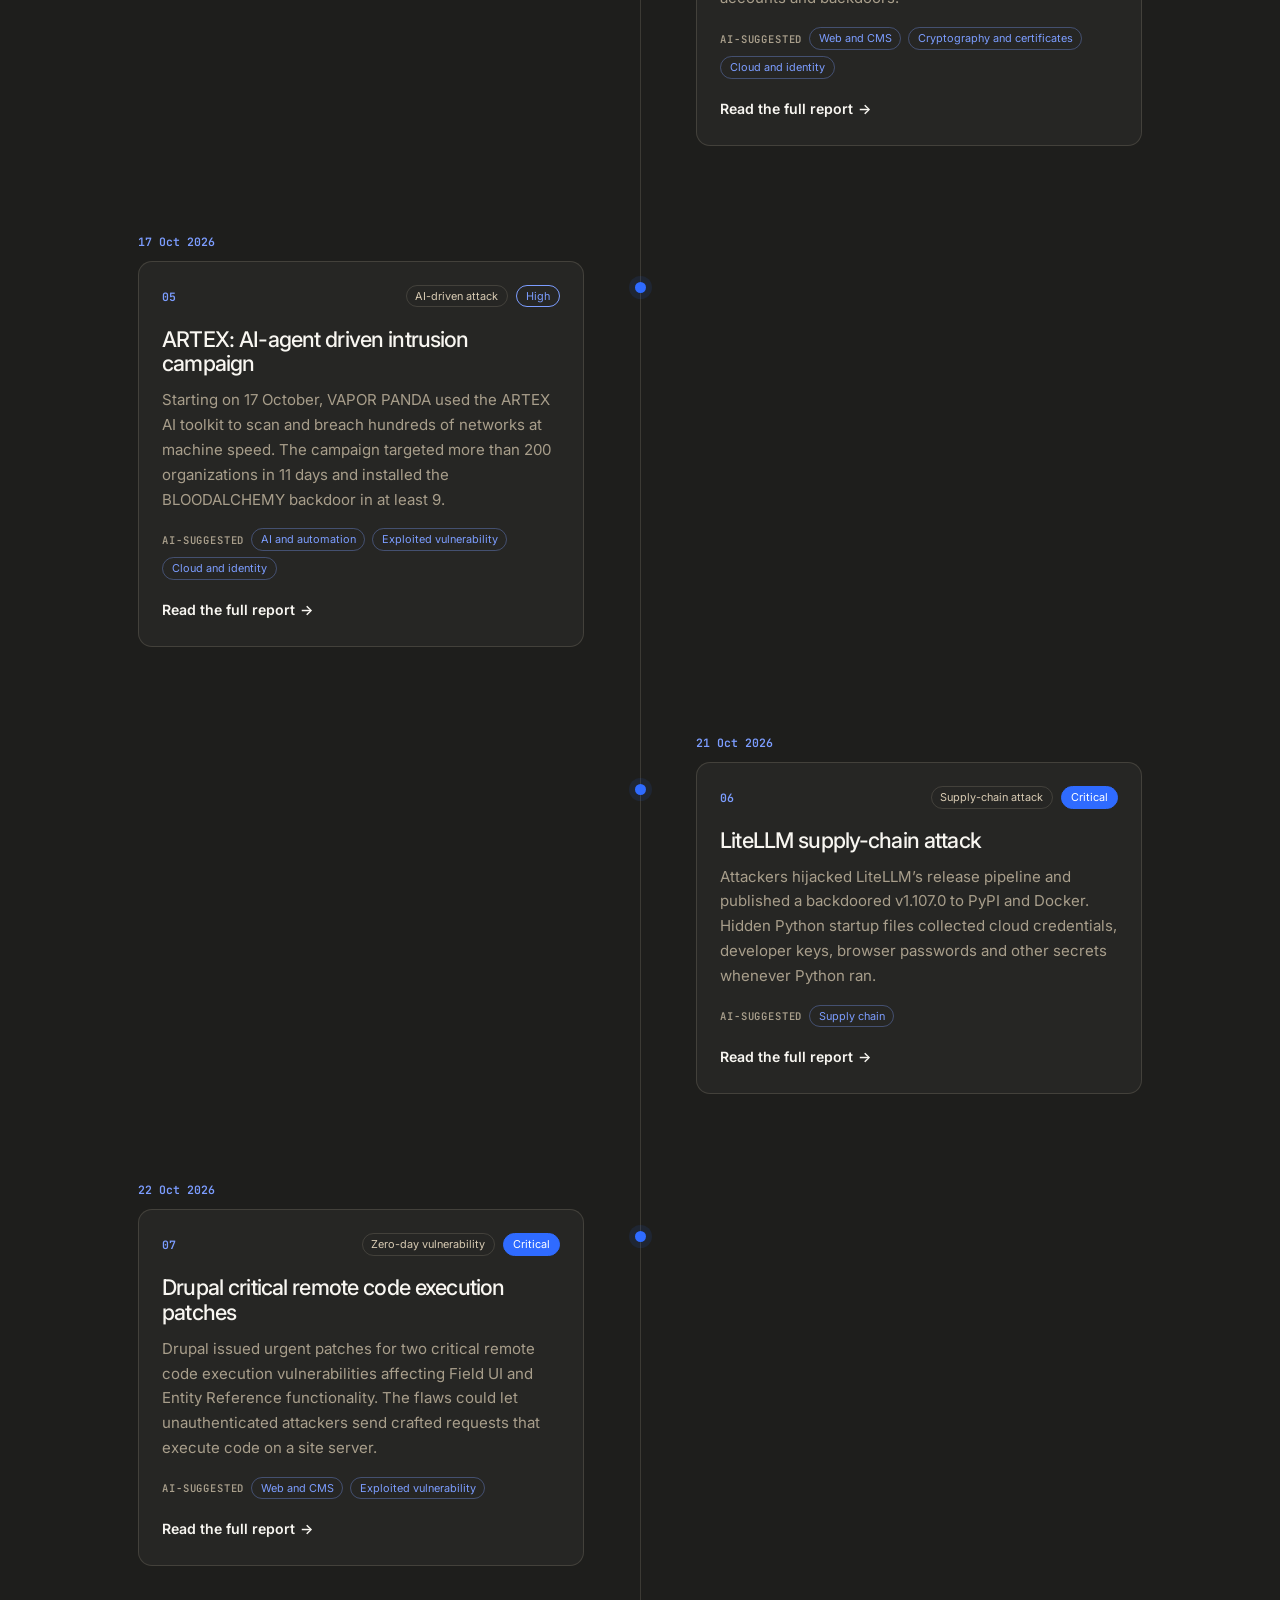
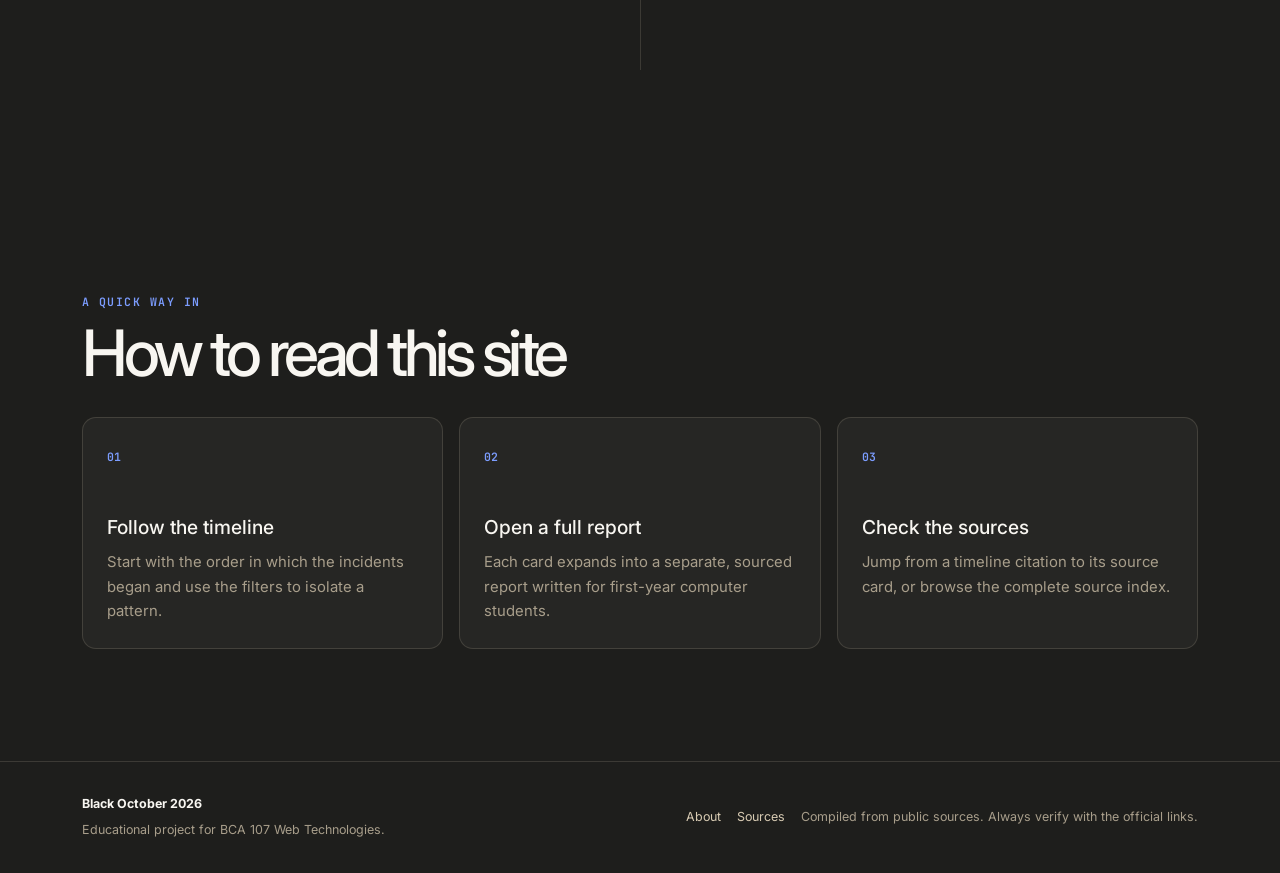
==== commit 7d0aa8cf: "Fix incident content rendering and simplify site overview" ====
--- a/index.html
+++ b/index.html
@@ -1 +1 @@
-<!doctype html><html lang="en"><head><meta charset="utf-8"><meta name="viewport" content="width=device-width, initial-scale=1"><meta name="description" content="Black October 2026: a sourced timeline of seven cybersecurity incidents."><title>The incident atlas · Black October 2026</title><link rel="preconnect" href="https://fonts.googleapis.com"><link rel="preconnect" href="https://fonts.gstatic.com" crossorigin><link href="https://fonts.googleapis.com/css2?family=Inter:wght@400;500;600;700;800&family=JetBrains+Mono:wght@400;600&display=swap" rel="stylesheet"><link href="https://cdn.jsdelivr.net/npm/bootstrap@5.3.3/dist/css/bootstrap.min.css" rel="stylesheet"><link rel="stylesheet" href="css/style.css"></head><body  data-root=""><nav class="navbar navbar-expand-lg site-nav sticky-top" aria-label="Primary navigation"><div class="container"><a class="navbar-brand" href="index.html"><span class="brand-mark" aria-hidden="true">BO</span><span>Black October <span class="brand-year">2026</span></span></a><button class="navbar-toggler" type="button" data-bs-toggle="collapse" data-bs-target="#siteNav" aria-controls="siteNav" aria-expanded="false" aria-label="Toggle navigation"><span class="navbar-toggler-icon"></span></button><div class="collapse navbar-collapse" id="siteNav"><ul class="navbar-nav ms-auto align-items-lg-center gap-lg-2"><li class="nav-item"><a class="nav-link" href="index.html">Home</a></li><li class="nav-item"><a class="nav-link" href="index.html#timeline">Timeline</a></li><li class="nav-item dropdown"><a class="nav-link dropdown-toggle" href="#" role="button" data-bs-toggle="dropdown" aria-expanded="false">Incidents</a><ul class="dropdown-menu dropdown-menu-end" id="incident-menu"><li><span class="dropdown-item-text text-muted">Loading incidents…</span></li></ul></li><li class="nav-item"><a class="nav-link" href="about.html">About</a></li><li class="nav-item"><a class="nav-link" href="sources.html">Sources</a></li></ul></div></div></nav><main><section class="hero-section"><div class="container hero-inner"><div class="eyebrow">A sourced incident atlas <span class="eyebrow-line"></span> 17—22 OCT 2026</div><h1>Black October<br><span>2026</span></h1><p class="hero-lede">Seven cyber incidents, one week, one timeline.</p><p class="hero-meta">Updated 10 November 2026 · plain-English reporting with traceable sources</p><div class="hero-actions"><a class="btn btn-primary bo-btn" href="#timeline">Explore the timeline <span aria-hidden="true">↘</span></a><a class="btn btn-outline-light bo-btn-outline" href="about.html">How this was researched</a></div></div></section><section class="stats-strip" aria-label="Timeline statistics"><div class="container"><div class="row g-3" id="stats"></div></div></section><section class="section-block" id="timeline"><div class="container"><div class="section-heading d-flex flex-column flex-lg-row justify-content-between gap-4"><div><div class="eyebrow">The signal map</div><h2>Seven incidents.<br><span>One connected week.</span></h2></div><p class="section-intro">Follow the sequence, then open a full report for the mechanics, impact, fixes and sources behind each event.</p></div><div class="filter-panel"><div class="filter-top"><div class="category-chips" id="category-filters" role="group" aria-label="Filter by category"></div><button class="clear-btn" id="clear-filters" type="button">Clear filters</button></div><div class="filter-controls"><label class="control-label" for="severity-filter">Severity<select id="severity-filter" class="form-select bo-select"><option value="">All severities</option><option>Critical</option><option>High</option><option>Medium</option></select></label><label class="control-label search-control" for="incident-search">Search the timeline<input id="incident-search" class="form-control bo-input" type="search" placeholder="Try “cloud” or “PHP”" autocomplete="off"></label><div class="result-count" id="result-count" aria-live="polite"></div></div></div><div id="timeline-list" class="timeline-list" aria-live="polite"></div><div id="empty-state" class="empty-state d-none"><div class="empty-kicker">No match</div><h3>Nothing in the current cut.</h3><p>Clear a filter or try a broader search term.</p></div><div id="home-error" class="alert bo-alert d-none" role="alert"></div></div></section><section class="reading-section"><div class="container"><div class="eyebrow">A quick way in</div><h2>How to read this site</h2><div class="row g-3 mt-3"><div class="col-md-4"><article class="read-card"><span class="card-index">01</span><h3>Follow the timeline</h3><p>Start with the order in which the incidents began and use the filters to isolate a pattern.</p></article></div><div class="col-md-4"><article class="read-card"><span class="card-index">02</span><h3>Open a full report</h3><p>Each card expands into a separate, sourced report written for first-year computer students.</p></article></div><div class="col-md-4"><article class="read-card"><span class="card-index">03</span><h3>Check the sources</h3><p>Jump from a timeline citation to its source card, or browse the complete source index.</p></article></div></div></div></section></main><footer class="site-footer"><div class="container d-flex flex-column flex-md-row justify-content-between gap-3"><div><div class="footer-title">Black October 2026</div><p class="mb-0">Educational project for BCA 107 Web Technologies.</p></div><div class="footer-links"><a href="about.html">About</a><a href="sources.html">Sources</a><span>Compiled from public sources. Always verify with the official links.</span></div></div></footer><noscript><div class="container"><div class="alert bo-alert my-4">JavaScript is required to load the timeline and incident reports from events.xml.</div></div></noscript><script src="https://cdn.jsdelivr.net/npm/bootstrap@5.3.3/dist/js/bootstrap.bundle.min.js"></script><script src="js/data.js"></script><script src="js/ai.js"></script><script src="js/home.js"></script></body></html>+<!doctype html><html lang="en"><head><meta charset="utf-8"><meta name="viewport" content="width=device-width, initial-scale=1"><meta name="description" content="Black October 2026: a sourced timeline of seven cybersecurity incidents."><title>The incident atlas · Black October 2026</title><link rel="preconnect" href="https://fonts.googleapis.com"><link rel="preconnect" href="https://fonts.gstatic.com" crossorigin><link href="https://fonts.googleapis.com/css2?family=Inter:wght@400;500;600;700;800&family=JetBrains+Mono:wght@400;600&display=swap" rel="stylesheet"><link href="https://cdn.jsdelivr.net/npm/bootstrap@5.3.3/dist/css/bootstrap.min.css" rel="stylesheet"><link rel="stylesheet" href="css/style.css"></head><body  data-root=""><nav class="navbar navbar-expand-lg site-nav sticky-top" aria-label="Primary navigation"><div class="container"><a class="navbar-brand" href="index.html"><span class="brand-mark" aria-hidden="true">BO</span><span>Black October <span class="brand-year">2026</span></span></a><button class="navbar-toggler" type="button" data-bs-toggle="collapse" data-bs-target="#siteNav" aria-controls="siteNav" aria-expanded="false" aria-label="Toggle navigation"><span class="navbar-toggler-icon"></span></button><div class="collapse navbar-collapse" id="siteNav"><ul class="navbar-nav ms-auto align-items-lg-center gap-lg-2"><li class="nav-item"><a class="nav-link" href="index.html">Home</a></li><li class="nav-item"><a class="nav-link" href="index.html#timeline">Timeline</a></li><li class="nav-item dropdown"><a class="nav-link dropdown-toggle" href="#" role="button" data-bs-toggle="dropdown" aria-expanded="false">Incidents</a><ul class="dropdown-menu dropdown-menu-end" id="incident-menu"><li><span class="dropdown-item-text text-muted">Loading incidents…</span></li></ul></li><li class="nav-item"><a class="nav-link" href="about.html">About</a></li><li class="nav-item"><a class="nav-link" href="sources.html">Sources</a></li></ul></div></div></nav><main><section class="hero-section"><div class="container hero-inner"><div class="eyebrow">A sourced incident atlas <span class="eyebrow-line"></span> 17—22 OCT 2026</div><h1>Black October<br><span>2026</span></h1><p class="hero-lede">Seven cyber incidents, one week, one timeline.</p><p class="hero-meta">Updated 10 November 2026 · plain-English reporting with traceable sources</p><div class="hero-actions"><a class="btn btn-primary bo-btn" href="#timeline">Explore the timeline <span aria-hidden="true">↘</span></a></div></div></section><section class="stats-strip" aria-label="Timeline statistics"><div class="container"><div class="row g-3" id="stats"></div></div></section><section class="section-block" id="timeline"><div class="container"><div class="section-heading d-flex flex-column flex-lg-row justify-content-between gap-4"><div><div class="eyebrow">The signal map</div><h2>Seven incidents.<br><span>One connected week.</span></h2></div><p class="section-intro">Follow the sequence, then open a full report for the mechanics, impact, fixes and sources behind each event.</p></div><div class="filter-panel"><div class="filter-top"><div class="category-chips" id="category-filters" role="group" aria-label="Filter by category"></div><button class="clear-btn" id="clear-filters" type="button">Clear filters</button></div><div class="filter-controls"><label class="control-label" for="severity-filter">Severity<select id="severity-filter" class="form-select bo-select"><option value="">All severities</option><option>Critical</option><option>High</option><option>Medium</option></select></label><label class="control-label search-control" for="incident-search">Search the timeline<input id="incident-search" class="form-control bo-input" type="search" placeholder="Try “cloud” or “PHP”" autocomplete="off"></label><div class="result-count" id="result-count" aria-live="polite"></div></div></div><div id="timeline-list" class="timeline-list" aria-live="polite"></div><div id="empty-state" class="empty-state d-none"><div class="empty-kicker">No match</div><h3>Nothing in the current cut.</h3><p>Clear a filter or try a broader search term.</p></div><div id="home-error" class="alert bo-alert d-none" role="alert"></div></div></section><section class="reading-section"><div class="container"><div class="eyebrow">A quick way in</div><h2>How to read this site</h2><div class="row g-3 mt-3"><div class="col-md-4"><article class="read-card"><span class="card-index">01</span><h3>Follow the timeline</h3><p>Start with the order in which the incidents began and use the filters to isolate a pattern.</p></article></div><div class="col-md-4"><article class="read-card"><span class="card-index">02</span><h3>Open a full report</h3><p>Each card expands into a separate, sourced report written for first-year computer students.</p></article></div><div class="col-md-4"><article class="read-card"><span class="card-index">03</span><h3>Check the sources</h3><p>Jump from a timeline citation to its source card, or browse the complete source index.</p></article></div></div></div></section></main><footer class="site-footer"><div class="container d-flex flex-column flex-md-row justify-content-between gap-3"><div><div class="footer-title">Black October 2026</div><p class="mb-0">Educational project for BCA 107 Web Technologies.</p></div><div class="footer-links"><a href="about.html">About</a><a href="sources.html">Sources</a><span>Compiled from public sources. Always verify with the official links.</span></div></div></footer><noscript><div class="container"><div class="alert bo-alert my-4">JavaScript is required to load the timeline and incident reports from events.xml.</div></div></noscript><script src="https://cdn.jsdelivr.net/npm/bootstrap@5.3.3/dist/js/bootstrap.bundle.min.js"></script><script src="js/data.js"></script><script src="js/ai.js"></script><script src="js/home.js"></script></body></html>
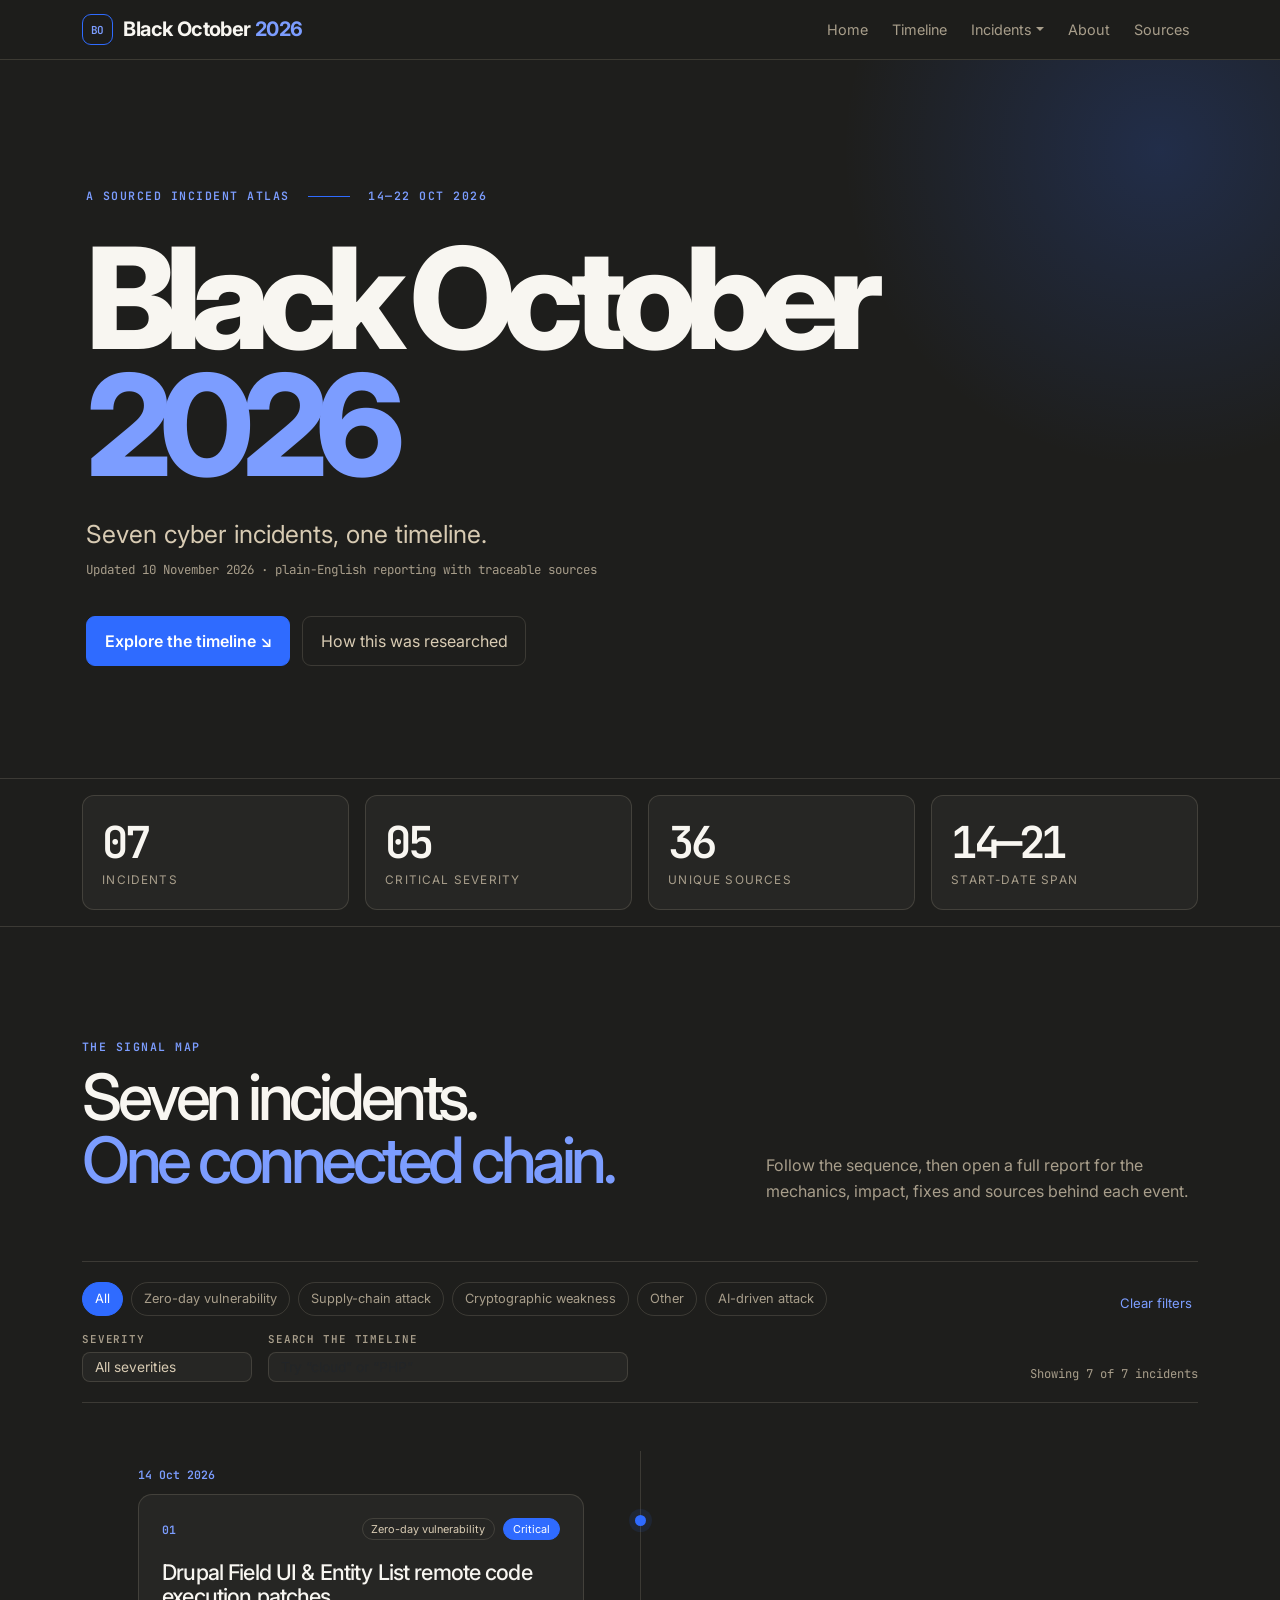
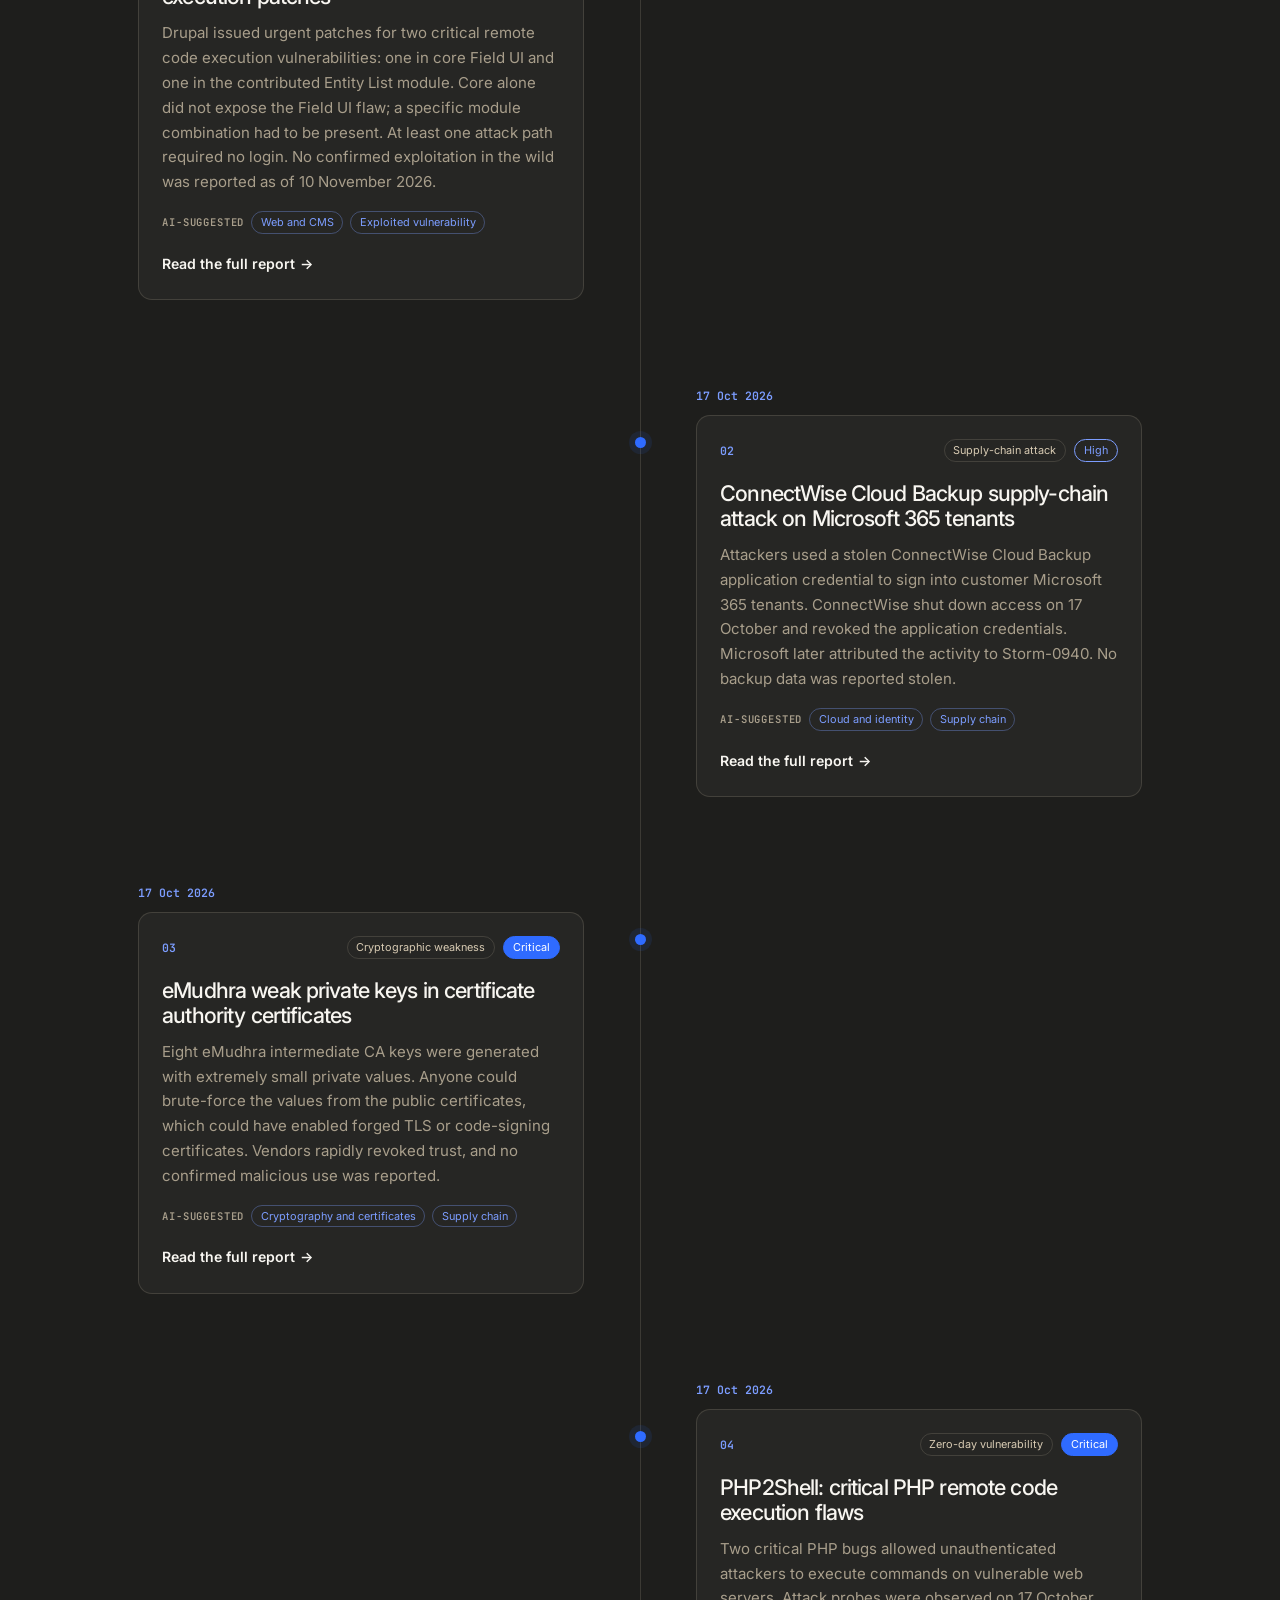
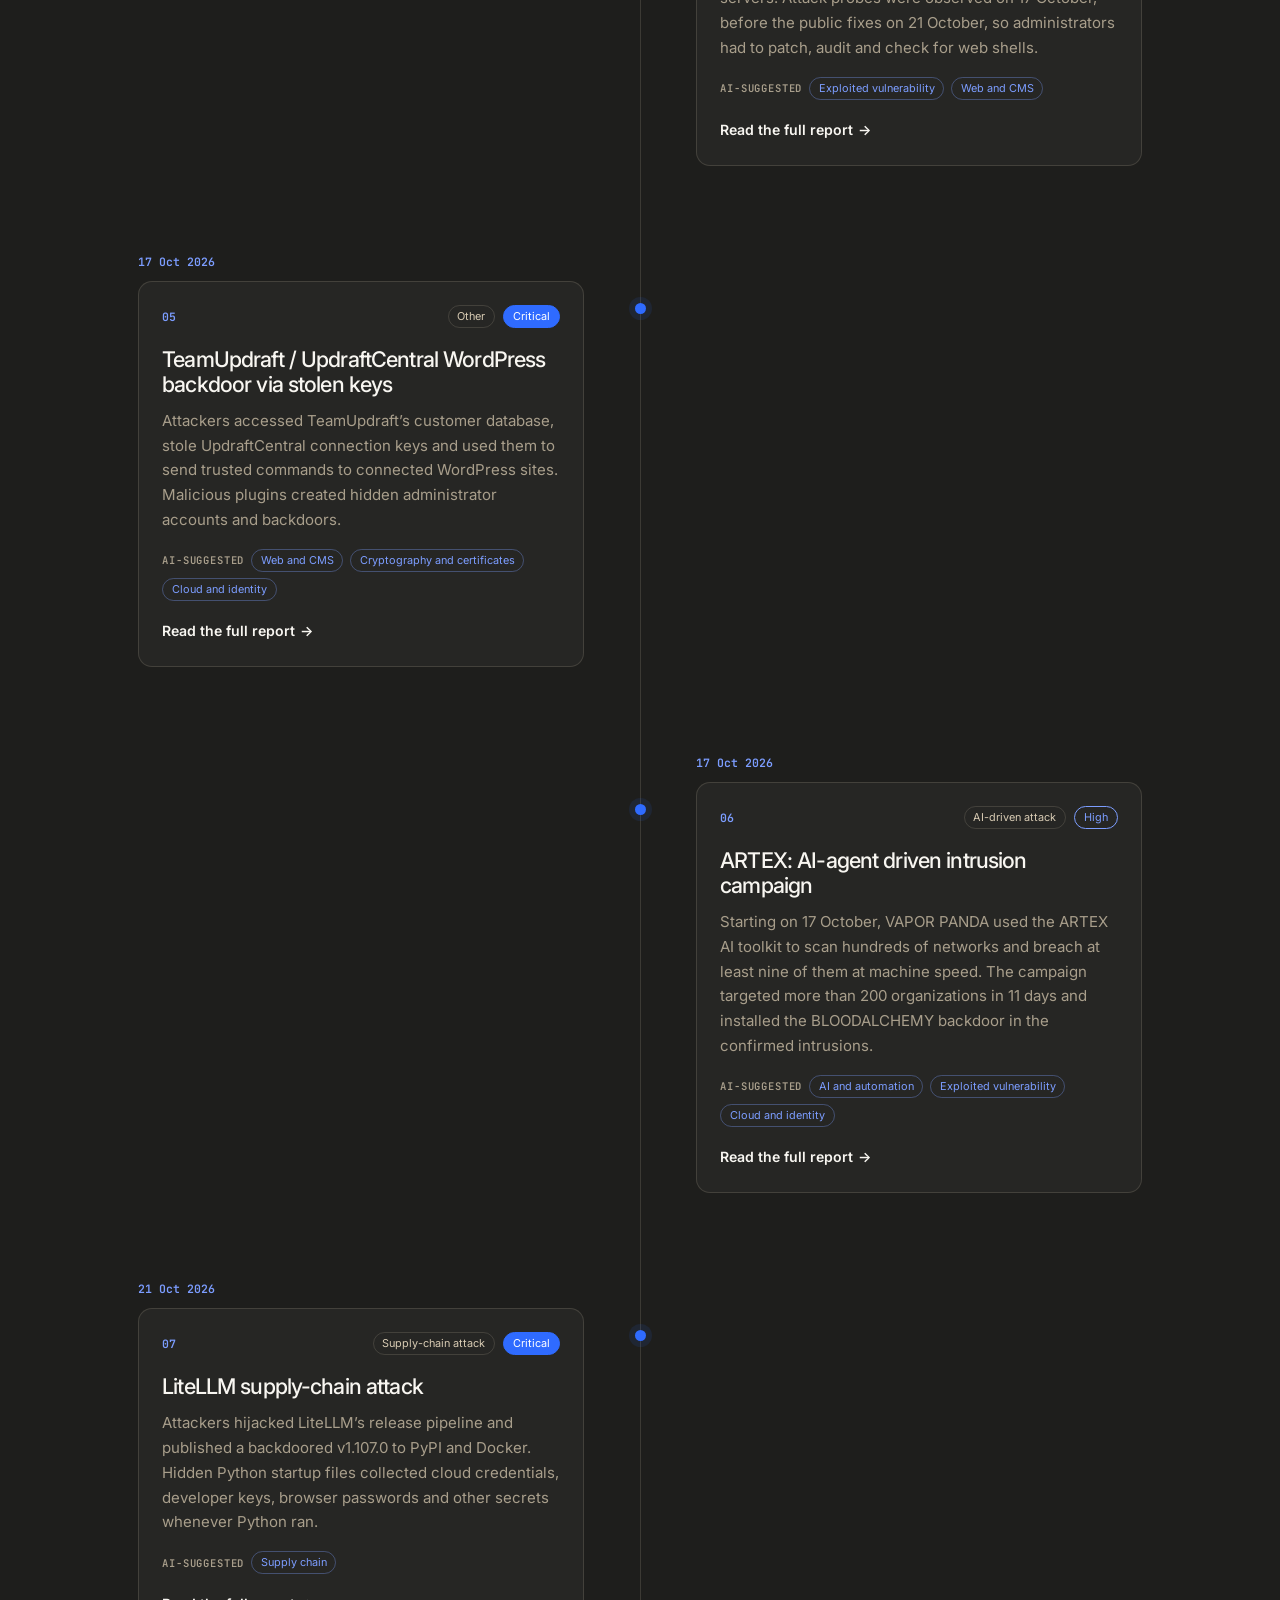
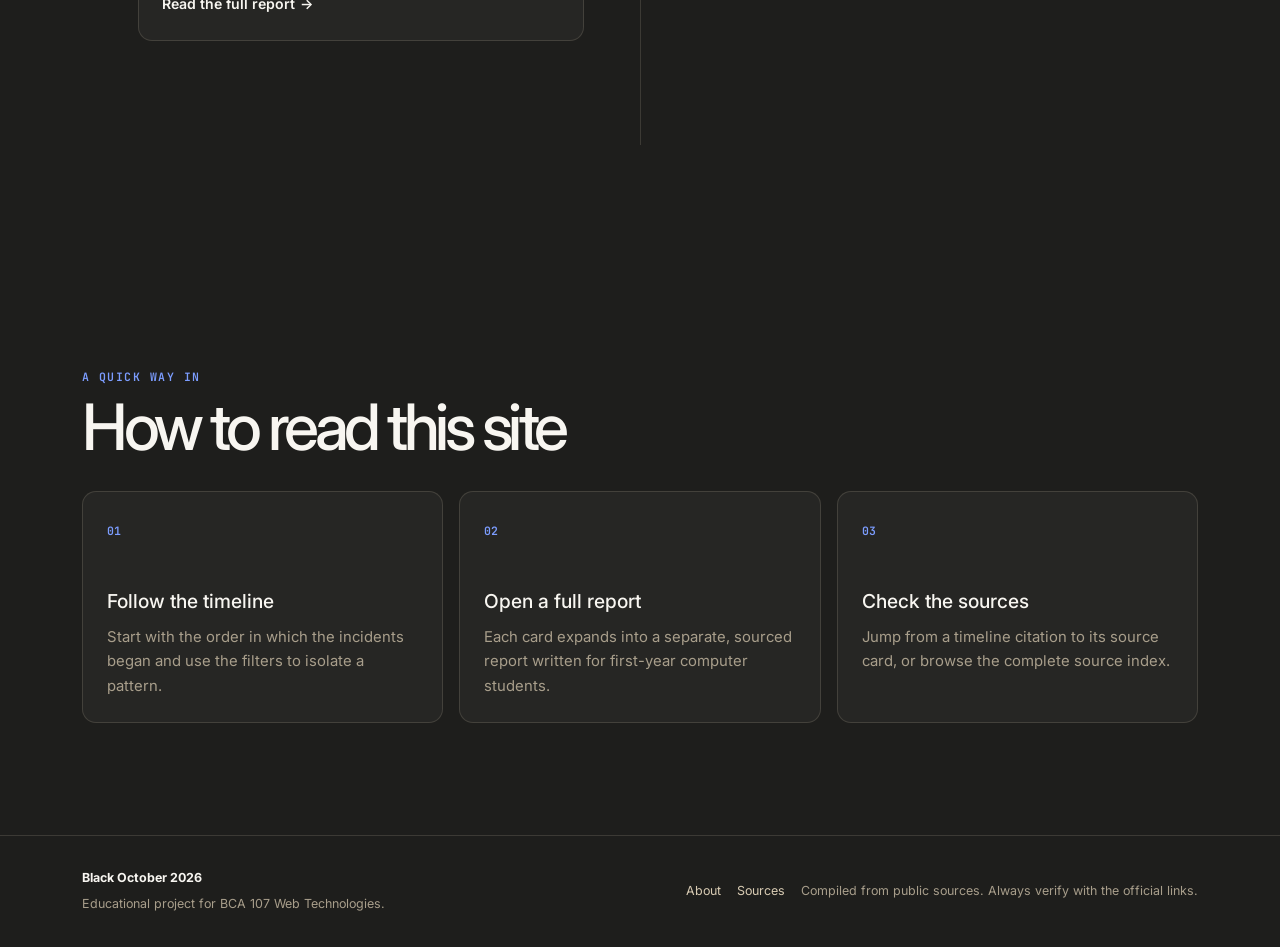
==== commit 05565219: "Refine content and structure" ====
--- a/index.html
+++ b/index.html
@@ -1 +1,199 @@
-<!doctype html><html lang="en"><head><meta charset="utf-8"><meta name="viewport" content="width=device-width, initial-scale=1"><meta name="description" content="Black October 2026: a sourced timeline of seven cybersecurity incidents."><title>The incident atlas · Black October 2026</title><link rel="preconnect" href="https://fonts.googleapis.com"><link rel="preconnect" href="https://fonts.gstatic.com" crossorigin><link href="https://fonts.googleapis.com/css2?family=Inter:wght@400;500;600;700;800&family=JetBrains+Mono:wght@400;600&display=swap" rel="stylesheet"><link href="https://cdn.jsdelivr.net/npm/bootstrap@5.3.3/dist/css/bootstrap.min.css" rel="stylesheet"><link rel="stylesheet" href="css/style.css"></head><body  data-root=""><nav class="navbar navbar-expand-lg site-nav sticky-top" aria-label="Primary navigation"><div class="container"><a class="navbar-brand" href="index.html"><span class="brand-mark" aria-hidden="true">BO</span><span>Black October <span class="brand-year">2026</span></span></a><button class="navbar-toggler" type="button" data-bs-toggle="collapse" data-bs-target="#siteNav" aria-controls="siteNav" aria-expanded="false" aria-label="Toggle navigation"><span class="navbar-toggler-icon"></span></button><div class="collapse navbar-collapse" id="siteNav"><ul class="navbar-nav ms-auto align-items-lg-center gap-lg-2"><li class="nav-item"><a class="nav-link" href="index.html">Home</a></li><li class="nav-item"><a class="nav-link" href="index.html#timeline">Timeline</a></li><li class="nav-item dropdown"><a class="nav-link dropdown-toggle" href="#" role="button" data-bs-toggle="dropdown" aria-expanded="false">Incidents</a><ul class="dropdown-menu dropdown-menu-end" id="incident-menu"><li><span class="dropdown-item-text text-muted">Loading incidents…</span></li></ul></li><li class="nav-item"><a class="nav-link" href="about.html">About</a></li><li class="nav-item"><a class="nav-link" href="sources.html">Sources</a></li></ul></div></div></nav><main><section class="hero-section"><div class="container hero-inner"><div class="eyebrow">A sourced incident atlas <span class="eyebrow-line"></span> 17—22 OCT 2026</div><h1>Black October<br><span>2026</span></h1><p class="hero-lede">Seven cyber incidents, one week, one timeline.</p><p class="hero-meta">Updated 10 November 2026 · plain-English reporting with traceable sources</p><div class="hero-actions"><a class="btn btn-primary bo-btn" href="#timeline">Explore the timeline <span aria-hidden="true">↘</span></a></div></div></section><section class="stats-strip" aria-label="Timeline statistics"><div class="container"><div class="row g-3" id="stats"></div></div></section><section class="section-block" id="timeline"><div class="container"><div class="section-heading d-flex flex-column flex-lg-row justify-content-between gap-4"><div><div class="eyebrow">The signal map</div><h2>Seven incidents.<br><span>One connected week.</span></h2></div><p class="section-intro">Follow the sequence, then open a full report for the mechanics, impact, fixes and sources behind each event.</p></div><div class="filter-panel"><div class="filter-top"><div class="category-chips" id="category-filters" role="group" aria-label="Filter by category"></div><button class="clear-btn" id="clear-filters" type="button">Clear filters</button></div><div class="filter-controls"><label class="control-label" for="severity-filter">Severity<select id="severity-filter" class="form-select bo-select"><option value="">All severities</option><option>Critical</option><option>High</option><option>Medium</option></select></label><label class="control-label search-control" for="incident-search">Search the timeline<input id="incident-search" class="form-control bo-input" type="search" placeholder="Try “cloud” or “PHP”" autocomplete="off"></label><div class="result-count" id="result-count" aria-live="polite"></div></div></div><div id="timeline-list" class="timeline-list" aria-live="polite"></div><div id="empty-state" class="empty-state d-none"><div class="empty-kicker">No match</div><h3>Nothing in the current cut.</h3><p>Clear a filter or try a broader search term.</p></div><div id="home-error" class="alert bo-alert d-none" role="alert"></div></div></section><section class="reading-section"><div class="container"><div class="eyebrow">A quick way in</div><h2>How to read this site</h2><div class="row g-3 mt-3"><div class="col-md-4"><article class="read-card"><span class="card-index">01</span><h3>Follow the timeline</h3><p>Start with the order in which the incidents began and use the filters to isolate a pattern.</p></article></div><div class="col-md-4"><article class="read-card"><span class="card-index">02</span><h3>Open a full report</h3><p>Each card expands into a separate, sourced report written for first-year computer students.</p></article></div><div class="col-md-4"><article class="read-card"><span class="card-index">03</span><h3>Check the sources</h3><p>Jump from a timeline citation to its source card, or browse the complete source index.</p></article></div></div></div></section></main><footer class="site-footer"><div class="container d-flex flex-column flex-md-row justify-content-between gap-3"><div><div class="footer-title">Black October 2026</div><p class="mb-0">Educational project for BCA 107 Web Technologies.</p></div><div class="footer-links"><a href="about.html">About</a><a href="sources.html">Sources</a><span>Compiled from public sources. Always verify with the official links.</span></div></div></footer><noscript><div class="container"><div class="alert bo-alert my-4">JavaScript is required to load the timeline and incident reports from events.xml.</div></div></noscript><script src="https://cdn.jsdelivr.net/npm/bootstrap@5.3.3/dist/js/bootstrap.bundle.min.js"></script><script src="js/data.js"></script><script src="js/ai.js"></script><script src="js/home.js"></script></body></html>+<!doctype html>
+<html lang="en">
+  <head>
+    <meta charset="utf-8" />
+    <meta name="viewport" content="width=device-width, initial-scale=1" />
+    <meta
+      name="description"
+      content="Black October 2026: a sourced timeline of seven cybersecurity incidents."
+    />
+    <title>The incident atlas · Black October 2026</title>
+    <link rel="preconnect" href="https://fonts.googleapis.com" />
+    <link rel="preconnect" href="https://fonts.gstatic.com" crossorigin />
+    <link
+      href="https://fonts.googleapis.com/css2?family=Inter:wght@400;500;600;700;800&family=JetBrains+Mono:wght@400;600&display=swap"
+      rel="stylesheet"
+    />
+    <link
+      href="https://cdn.jsdelivr.net/npm/bootstrap@5.3.3/dist/css/bootstrap.min.css"
+      rel="stylesheet"
+    />
+    <link rel="stylesheet" href="css/style.css" />
+  </head>
+  <body data-root="">
+    <nav class="navbar navbar-expand-lg site-nav sticky-top" aria-label="Primary navigation">
+      <div class="container">
+        <a class="navbar-brand" href="index.html"
+          ><span class="brand-mark" aria-hidden="true">BO</span
+          ><span>Black October <span class="brand-year">2026</span></span></a
+        ><button
+          class="navbar-toggler"
+          type="button"
+          data-bs-toggle="collapse"
+          data-bs-target="#siteNav"
+          aria-controls="siteNav"
+          aria-expanded="false"
+          aria-label="Toggle navigation"
+        >
+          <span class="navbar-toggler-icon"></span>
+        </button>
+        <div class="collapse navbar-collapse" id="siteNav">
+          <ul class="navbar-nav ms-auto align-items-lg-center gap-lg-2">
+            <li class="nav-item"><a class="nav-link" href="index.html">Home</a></li>
+            <li class="nav-item"><a class="nav-link" href="index.html#timeline">Timeline</a></li>
+            <li class="nav-item dropdown">
+              <a
+                class="nav-link dropdown-toggle"
+                href="#"
+                role="button"
+                data-bs-toggle="dropdown"
+                aria-expanded="false"
+                >Incidents</a
+              >
+              <ul class="dropdown-menu dropdown-menu-end" id="incident-menu">
+                <li><span class="dropdown-item-text text-muted">Loading incidents…</span></li>
+              </ul>
+            </li>
+            <li class="nav-item"><a class="nav-link" href="about.html">About</a></li>
+            <li class="nav-item"><a class="nav-link" href="sources.html">Sources</a></li>
+          </ul>
+        </div>
+      </div>
+    </nav>
+    <main>
+      <section class="hero-section">
+        <div class="container hero-inner">
+          <div class="eyebrow">
+            A sourced incident atlas <span class="eyebrow-line"></span> 14—22 OCT 2026
+          </div>
+          <h1>Black October<br /><span>2026</span></h1>
+          <p class="hero-lede">Seven cyber incidents, one timeline.</p>
+          <p class="hero-meta">
+            Updated 10 November 2026 · plain-English reporting with traceable sources
+          </p>
+          <div class="hero-actions">
+            <a class="btn btn-primary bo-btn" href="#timeline"
+              >Explore the timeline <span aria-hidden="true">↘</span></a
+            ><a class="btn btn-outline-light bo-btn-outline" href="about.html"
+              >How this was researched</a
+            >
+          </div>
+        </div>
+      </section>
+      <section class="stats-strip" aria-label="Timeline statistics">
+        <div class="container"><div class="row g-3" id="stats"></div></div>
+      </section>
+      <section class="section-block" id="timeline">
+        <div class="container">
+          <div class="section-heading d-flex flex-column flex-lg-row justify-content-between gap-4">
+            <div>
+              <div class="eyebrow">The signal map</div>
+              <h2>Seven incidents.<br /><span>One connected chain.</span></h2>
+            </div>
+            <p class="section-intro">
+              Follow the sequence, then open a full report for the mechanics, impact, fixes and
+              sources behind each event.
+            </p>
+          </div>
+          <div class="filter-panel">
+            <div class="filter-top">
+              <div
+                class="category-chips"
+                id="category-filters"
+                role="group"
+                aria-label="Filter by category"
+              ></div>
+              <button class="clear-btn" id="clear-filters" type="button">Clear filters</button>
+            </div>
+            <div class="filter-controls">
+              <label class="control-label" for="severity-filter"
+                >Severity<select id="severity-filter" class="form-select bo-select">
+                  <option value="">All severities</option>
+                  <option>Critical</option>
+                  <option>High</option>
+                  <option>Medium</option>
+                </select></label
+              ><label class="control-label search-control" for="incident-search"
+                >Search the timeline<input
+                  id="incident-search"
+                  class="form-control bo-input"
+                  type="search"
+                  placeholder="Try “cloud” or “PHP”"
+                  autocomplete="off"
+              /></label>
+              <div class="result-count" id="result-count" aria-live="polite"></div>
+            </div>
+          </div>
+          <div id="timeline-list" class="timeline-list" aria-live="polite"></div>
+          <div id="empty-state" class="empty-state d-none">
+            <div class="empty-kicker">No match</div>
+            <h3>Nothing in the current cut.</h3>
+            <p>Clear a filter or try a broader search term.</p>
+          </div>
+          <div id="home-error" class="alert bo-alert d-none" role="alert"></div>
+        </div>
+      </section>
+      <section class="reading-section">
+        <div class="container">
+          <div class="eyebrow">A quick way in</div>
+          <h2>How to read this site</h2>
+          <div class="row g-3 mt-3">
+            <div class="col-md-4">
+              <article class="read-card">
+                <span class="card-index">01</span>
+                <h3>Follow the timeline</h3>
+                <p>
+                  Start with the order in which the incidents began and use the filters to isolate a
+                  pattern.
+                </p>
+              </article>
+            </div>
+            <div class="col-md-4">
+              <article class="read-card">
+                <span class="card-index">02</span>
+                <h3>Open a full report</h3>
+                <p>
+                  Each card expands into a separate, sourced report written for first-year computer
+                  students.
+                </p>
+              </article>
+            </div>
+            <div class="col-md-4">
+              <article class="read-card">
+                <span class="card-index">03</span>
+                <h3>Check the sources</h3>
+                <p>
+                  Jump from a timeline citation to its source card, or browse the complete source
+                  index.
+                </p>
+              </article>
+            </div>
+          </div>
+        </div>
+      </section>
+    </main>
+    <footer class="site-footer">
+      <div class="container d-flex flex-column flex-md-row justify-content-between gap-3">
+        <div>
+          <div class="footer-title">Black October 2026</div>
+          <p class="mb-0">Educational project for BCA 107 Web Technologies.</p>
+        </div>
+        <div class="footer-links">
+          <a href="about.html">About</a><a href="sources.html">Sources</a
+          ><span>Compiled from public sources. Always verify with the official links.</span>
+        </div>
+      </div>
+    </footer>
+    <noscript
+      ><div class="container">
+        <div class="alert bo-alert my-4">
+          JavaScript is required to load the timeline and incident reports from events.xml.
+        </div>
+      </div></noscript
+    >
+    <script src="https://cdn.jsdelivr.net/npm/bootstrap@5.3.3/dist/js/bootstrap.bundle.min.js"></script>
+    <script src="js/data.js"></script>
+    <script src="js/ai.js"></script>
+    <script src="js/home.js"></script>
+  </body>
+</html>
--- a/css/style.css
+++ b/css/style.css
@@ -1,2 +1,1120 @@
-:root{--bo-charcoal:#1e1e1c;--bo-charcoal-2:#262624;--bo-charcoal-3:#2f2f2c;--bo-sand:#d8cbb3;--bo-sand-dim:#a89e8b;--bo-blue:#2f6bff;--bo-blue-soft:#7c9dff;--bo-line:rgba(216,203,179,.16);--bo-white:#f8f6f1;--bo-radius:14px}*{box-sizing:border-box}html{scroll-behavior:smooth}body{margin:0;background:var(--bo-charcoal);color:var(--bo-sand);font-family:Inter,system-ui,sans-serif;font-size:16px;line-height:1.65}a{color:var(--bo-blue-soft);text-decoration:none}a:hover{color:var(--bo-white)}:focus-visible{outline:3px solid var(--bo-blue-soft);outline-offset:4px}.site-nav{background:rgba(30,30,28,.92);border-bottom:1px solid var(--bo-line);backdrop-filter:blur(18px)}.navbar-brand{display:flex;gap:.65rem;align-items:center;color:var(--bo-white);font-weight:700;letter-spacing:-.03em}.brand-mark{display:grid;place-items:center;width:31px;height:31px;border:1px solid var(--bo-blue);border-radius:9px;color:var(--bo-blue-soft);font:600 11px 'JetBrains Mono',monospace;letter-spacing:-.08em}.brand-year{color:var(--bo-blue-soft)}.nav-link{color:var(--bo-sand-dim)!important;font-size:.9rem}.nav-link:hover,.nav-link:focus{color:var(--bo-white)!important}.navbar-toggler{border-color:var(--bo-line)}.navbar-toggler-icon{filter:invert(1)}.dropdown-menu{background:var(--bo-charcoal-2);border:1px solid var(--bo-line);border-radius:12px;padding:.5rem}.dropdown-item{color:var(--bo-sand);border-radius:8px;font-size:.9rem}.dropdown-item:hover{color:var(--bo-white);background:var(--bo-charcoal-3)}.hero-section{position:relative;overflow:hidden;min-height:600px;display:flex;align-items:center;border-bottom:1px solid var(--bo-line)}.hero-section:before{content:'';position:absolute;width:680px;height:680px;right:-220px;top:-250px;background:radial-gradient(circle,rgba(47,107,255,.20),transparent 66%);pointer-events:none}.hero-inner{position:relative;padding:8rem 1rem 7rem}.eyebrow,.content-kicker,.section-kicker{font:600 .72rem 'JetBrains Mono',monospace;letter-spacing:.13em;text-transform:uppercase;color:var(--bo-blue-soft)}.eyebrow-line{display:inline-block;width:42px;border-top:1px solid var(--bo-blue);vertical-align:middle;margin:0 .6rem}.hero-section h1,.page-hero h1{font-size:clamp(4rem,11vw,9.4rem);line-height:.9;letter-spacing:-.085em;color:var(--bo-white);margin:2rem 0 1.6rem;font-weight:800}.hero-section h1 span,.page-hero h1 span{color:var(--bo-blue-soft)}.hero-lede{font-size:clamp(1.25rem,2vw,1.55rem);color:var(--bo-sand);max-width:33rem;margin-bottom:.35rem}.hero-meta{font:400 .78rem 'JetBrains Mono',monospace;color:var(--bo-sand-dim)}.hero-actions{display:flex;flex-wrap:wrap;gap:.75rem;margin-top:2.4rem}.bo-btn{background:var(--bo-blue);border:1px solid var(--bo-blue);color:white;border-radius:9px;padding:.75rem 1.1rem;font-weight:600}.bo-btn:hover{background:#4b7dff;border-color:#4b7dff;color:white}.bo-btn-outline{border:1px solid var(--bo-line);border-radius:9px;color:var(--bo-sand);padding:.75rem 1.1rem}.bo-btn-outline:hover{background:var(--bo-charcoal-3);border-color:var(--bo-sand-dim);color:var(--bo-white)}.stats-strip{border-bottom:1px solid var(--bo-line);padding:1rem 0}.stat-card{min-height:106px;background:var(--bo-charcoal-2);border:1px solid var(--bo-line);border-radius:12px;padding:1.1rem 1.2rem;display:flex;flex-direction:column;justify-content:space-between}.stat-card strong{font:600 clamp(1.8rem,4vw,2.75rem) 'JetBrains Mono',monospace;color:var(--bo-white);letter-spacing:-.08em}.stat-card span{font-size:.74rem;text-transform:uppercase;letter-spacing:.1em;color:var(--bo-sand-dim)}.section-block,.reading-section,.content-section{padding:7rem 0}.section-heading{align-items:end;margin-bottom:3.5rem}.section-heading h2,.reading-section h2,.content-section h2{font-size:clamp(2.3rem,5vw,4.5rem);line-height:.98;letter-spacing:-.07em;color:var(--bo-white);margin:.8rem 0}.section-heading h2 span{color:var(--bo-blue-soft)}.section-intro{max-width:27rem;color:var(--bo-sand-dim);margin:0}.filter-panel{border-top:1px solid var(--bo-line);border-bottom:1px solid var(--bo-line);padding:1.25rem 0;margin-bottom:3rem}.filter-top,.filter-controls{display:flex;align-items:end;justify-content:space-between;gap:1rem;flex-wrap:wrap}.filter-controls{margin-top:1rem}.category-chips{display:flex;gap:.5rem;flex-wrap:wrap}.filter-chip{border:1px solid var(--bo-line);background:transparent;color:var(--bo-sand-dim);border-radius:999px;padding:.35rem .75rem;font-size:.8rem}.filter-chip:hover,.filter-chip.active{background:var(--bo-blue);border-color:var(--bo-blue);color:white}.clear-btn{border:0;background:none;color:var(--bo-blue-soft);font-size:.82rem}.control-label{display:flex;flex-direction:column;gap:.35rem;color:var(--bo-sand-dim);font:600 .68rem 'JetBrains Mono',monospace;text-transform:uppercase;letter-spacing:.08em;min-width:170px}.search-control{flex:1;max-width:360px}.bo-select,.bo-input{background:var(--bo-charcoal-2);border:1px solid var(--bo-line);color:var(--bo-sand);border-radius:8px;font:400 .86rem Inter,sans-serif;text-transform:none;letter-spacing:0}.bo-select:focus,.bo-input:focus{background:var(--bo-charcoal-3);border-color:var(--bo-blue);color:var(--bo-white);box-shadow:0 0 0 .18rem rgba(47,107,255,.18)}.bo-select option{background:var(--bo-charcoal-2)}.result-count{font:400 .76rem 'JetBrains Mono',monospace;color:var(--bo-sand-dim);margin-left:auto}.timeline-list{position:relative;padding:1rem 0}.timeline-list:before{content:'';position:absolute;top:0;bottom:0;left:50%;width:1px;background:var(--bo-line)}.timeline-item{width:50%;position:relative;padding:0 3.5rem 5.5rem}.timeline-left{padding-right:3.5rem}.timeline-right{margin-left:50%;padding-left:3.5rem}.timeline-dot{position:absolute;top:3.05rem;width:11px;height:11px;border-radius:50%;background:var(--bo-blue);box-shadow:0 0 0 6px rgba(47,107,255,.1)}.timeline-left .timeline-dot{right:-6px}.timeline-right .timeline-dot{left:-5px}.date-chip{font:600 .72rem 'JetBrains Mono',monospace;color:var(--bo-blue-soft);margin-bottom:.75rem}.timeline-card,.read-card,.source-card,.related-card{background:var(--bo-charcoal-2);border:1px solid var(--bo-line);border-radius:var(--bo-radius);transition:transform .18s ease,background .18s ease,border-color .18s ease}.timeline-card{padding:1.45rem}.timeline-card:hover,.timeline-card:focus{transform:translateY(-3px);background:var(--bo-charcoal-3);border-color:rgba(124,157,255,.45)}.card-topline,.badge-row,.incident-meta,.ai-row,.source-card-top{display:flex;align-items:center;gap:.5rem;flex-wrap:wrap}.card-topline{justify-content:space-between}.mono-label,.source-id{font:600 .72rem 'JetBrains Mono',monospace;color:var(--bo-blue-soft)}.bo-badge{display:inline-flex;align-items:center;border-radius:999px;padding:.24rem .55rem;font-size:.68rem;line-height:1.2;border:1px solid var(--bo-line);color:var(--bo-sand-dim)}.category-badge{color:var(--bo-sand)}.severity-critical{background:var(--bo-blue);border-color:var(--bo-blue);color:white}.severity-high{border-color:var(--bo-blue-soft);color:var(--bo-blue-soft)}.severity-medium{border-color:var(--bo-sand-dim);color:var(--bo-sand)}.timeline-card h3{font-size:1.35rem;line-height:1.15;letter-spacing:-.04em;color:var(--bo-white);margin:1.2rem 0 .75rem}.timeline-card p{color:var(--bo-sand-dim);font-size:.94rem;margin-bottom:1rem}.ai-tags{display:flex;align-items:center;gap:.4rem;flex-wrap:wrap;margin:1rem 0}.ai-tags>span:first-child{font:600 .66rem 'JetBrains Mono',monospace;text-transform:uppercase;letter-spacing:.08em;color:var(--bo-sand-dim)}.ai-badge{color:var(--bo-blue-soft);border-color:rgba(124,157,255,.35);cursor:help}.report-link{display:inline-flex;gap:.3rem;color:var(--bo-white);font-size:.88rem;font-weight:600}.report-link:hover{color:var(--bo-blue-soft)}.empty-state{border:1px dashed var(--bo-line);border-radius:var(--bo-radius);padding:4rem;text-align:center}.empty-state h3{color:var(--bo-white);margin:.5rem 0}.empty-kicker{font:600 .7rem 'JetBrains Mono',monospace;color:var(--bo-blue-soft);text-transform:uppercase}.read-card{height:100%;padding:1.5rem}.read-card:hover{transform:translateY(-3px);background:var(--bo-charcoal-3)}.card-index{font:600 .72rem 'JetBrains Mono',monospace;color:var(--bo-blue-soft)}.read-card h3{color:var(--bo-white);font-size:1.2rem;margin:3rem 0 .7rem}.read-card p{color:var(--bo-sand-dim);font-size:.93rem;margin:0}.site-footer{border-top:1px solid var(--bo-line);padding:2rem 0;color:var(--bo-sand-dim);font-size:.78rem}.footer-title{color:var(--bo-white);font-weight:700;margin-bottom:.35rem}.footer-links{display:flex;gap:1rem;flex-wrap:wrap;align-items:center}.footer-links a{color:var(--bo-sand)}.page-hero{border-bottom:1px solid var(--bo-line);padding:7rem 0 5.5rem}.page-hero.compact{padding-bottom:4rem}.page-hero h1{font-size:clamp(4rem,10vw,8rem);margin-bottom:1.5rem}.narrow-copy{max-width:800px}.narrow-copy>h2{max-width:680px;margin-bottom:2rem}.narrow-copy p{max-width:70ch;color:var(--bo-sand-dim)}.rule-block{border-top:1px solid var(--bo-line);margin-top:4rem;padding-top:2rem}.rule-block h3{color:var(--bo-white);font-size:1.55rem;letter-spacing:-.04em;margin:.6rem 0 1rem}.lesson-list{list-style:none;padding:0;color:var(--bo-sand-dim);max-width:70ch}.lesson-list li{border-bottom:1px solid var(--bo-line);padding:.8rem 0}.lesson-list li:before{content:'↗';color:var(--bo-blue-soft);margin-right:.7rem}.disclaimer-box{margin-top:4rem;border:1px solid var(--bo-line);border-left:3px solid var(--bo-blue);padding:1.2rem 1.4rem;color:var(--bo-sand-dim)}.disclaimer-box strong{color:var(--bo-white)}.source-group{margin-bottom:5rem}.source-group-heading{border-bottom:1px solid var(--bo-line);padding-bottom:1.25rem;margin-bottom:1rem}.source-group-heading h2,.glossary-heading h2{font-size:2rem;margin:.45rem 0;color:var(--bo-white);letter-spacing:-.05em}.source-stack{display:grid;gap:.75rem}.source-card{padding:1.25rem}.source-card.source-primary{border-left:3px solid var(--bo-blue)}.source-card:hover{background:var(--bo-charcoal-3)}.source-card-top{justify-content:space-between}.source-type{font:600 .64rem 'JetBrains Mono',monospace;color:var(--bo-blue-soft);text-transform:uppercase;letter-spacing:.06em}.source-card h3{color:var(--bo-white);font-size:1.05rem;line-height:1.3;margin:.8rem 0 .35rem}.source-meta{font:400 .72rem 'JetBrains Mono',monospace;color:var(--bo-sand-dim)}.source-card p{color:var(--bo-sand-dim);font-size:.88rem;margin:.8rem 0}.source-link{font-size:.82rem;font-weight:600}.glossary-heading{border-top:1px solid var(--bo-line);padding-top:3rem;margin-top:1rem}.glossary-grid{display:grid;grid-template-columns:repeat(2,minmax(0,1fr));gap:.75rem;margin-top:1.5rem}.glossary-row{padding:1rem 1.1rem;border:1px solid var(--bo-line);border-radius:10px;background:var(--bo-charcoal-2)}.glossary-row dt{color:var(--bo-white);font-weight:600;margin-bottom:.3rem}.glossary-row dd{color:var(--bo-sand-dim);font-size:.88rem;margin:0}.incident-main{padding:2rem 0 6rem}.breadcrumb-row{display:flex;gap:.55rem;flex-wrap:wrap;color:var(--bo-sand-dim);font:400 .72rem 'JetBrains Mono',monospace;padding:1rem 0 3rem}.breadcrumb-row a{color:var(--bo-blue-soft)}.incident-layout{display:grid;grid-template-columns:190px minmax(0,820px);gap:5rem;align-items:start;justify-content:center}.report-aside{position:sticky;top:100px}.aside-label{font:600 .67rem 'JetBrains Mono',monospace;color:var(--bo-sand-dim);text-transform:uppercase;letter-spacing:.1em;margin-bottom:1rem}.report-nav{border-left:1px solid var(--bo-line);display:grid}.report-nav a{padding:.3rem 0 .3rem 1rem;color:var(--bo-sand-dim);font-size:.8rem}.report-nav a:hover{color:var(--bo-white);border-left:2px solid var(--bo-blue);margin-left:-1px}.incident-header{border-bottom:1px solid var(--bo-line);padding-bottom:3rem;margin-bottom:3rem}.incident-number{font:600 .72rem 'JetBrains Mono',monospace;color:var(--bo-blue-soft);text-transform:uppercase;letter-spacing:.12em}.incident-header h1{color:var(--bo-white);font-size:clamp(2.5rem,5vw,5rem);line-height:.98;letter-spacing:-.07em;margin:1.25rem 0}.incident-meta{font:400 .75rem 'JetBrains Mono',monospace;color:var(--bo-sand-dim)}.status-line{color:var(--bo-sand-dim);font-size:.9rem;margin:1.5rem 0 0;max-width:70ch}.report-section{scroll-margin-top:100px;border-bottom:1px solid var(--bo-line);padding:0 0 3.5rem;margin-bottom:3.5rem}.report-section h2{color:var(--bo-white);font-size:2.3rem;letter-spacing:-.06em;line-height:1;margin:.65rem 0 1.7rem}.copy-stack{max-width:70ch}.copy-stack p{color:var(--bo-sand-dim);margin-bottom:1.1rem}.facts-grid{display:grid;grid-template-columns:repeat(2,minmax(0,1fr));border:1px solid var(--bo-line);border-radius:var(--bo-radius);overflow:hidden}.fact-cell{padding:1.15rem;border-right:1px solid var(--bo-line);border-bottom:1px solid var(--bo-line)}.fact-cell:nth-child(even){border-right:0}.fact-cell dt{font:600 .66rem 'JetBrains Mono',monospace;color:var(--bo-blue-soft);text-transform:uppercase;letter-spacing:.08em;margin-bottom:.45rem}.fact-cell dd{color:var(--bo-sand);margin:0;font-size:.9rem}.mini-timeline{border-left:1px solid var(--bo-blue);padding-left:1.5rem;display:grid;gap:1.5rem}.mini-event{position:relative}.mini-event:before{content:'';position:absolute;left:-1.83rem;top:.4rem;width:9px;height:9px;background:var(--bo-blue);border-radius:50%}.mini-date{font:600 .72rem 'JetBrains Mono',monospace;color:var(--bo-blue-soft)}.mini-event p{color:var(--bo-sand-dim);margin:.35rem 0}.source-refs{display:flex;gap:.4rem}.source-ref{font:600 .7rem 'JetBrains Mono',monospace}.lessons-grid{display:grid;grid-template-columns:repeat(2,minmax(0,1fr));gap:.75rem}.lesson-card{border:1px solid var(--bo-line);padding:1rem;border-radius:10px;background:var(--bo-charcoal-2);display:flex;gap:.85rem}.lesson-card span{font:600 .72rem 'JetBrains Mono',monospace;color:var(--bo-blue-soft)}.lesson-card p{margin:0;color:var(--bo-sand-dim);font-size:.9rem}.glossary-list{display:grid;gap:.7rem}.glossary-list .glossary-row{display:grid;grid-template-columns:220px 1fr;gap:1rem}.bo-accordion .accordion-item{background:var(--bo-charcoal-2);border:1px solid var(--bo-line);border-radius:var(--bo-radius);overflow:hidden}.bo-accordion .accordion-button{background:var(--bo-charcoal-2);color:var(--bo-white);box-shadow:none}.bo-accordion .accordion-button:not(.collapsed){background:var(--bo-charcoal-3);color:var(--bo-white)}.bo-accordion .accordion-button:after{filter:invert(1)}.accordion-body{color:var(--bo-sand-dim)}.muted-copy{color:var(--bo-sand-dim);font-size:.9rem}.info-chip{border:1px solid var(--bo-line);border-radius:50%;width:25px;height:25px;display:grid;place-items:center;color:var(--bo-blue-soft);cursor:help}.related-list{display:grid;grid-template-columns:repeat(3,minmax(0,1fr));gap:.75rem}.related-card{padding:1.1rem}.related-card:hover{background:var(--bo-charcoal-3);transform:translateY(-2px)}.related-card h3{font-size:1rem;color:var(--bo-white);line-height:1.25;margin:0 0 1rem}.similarity{font:600 .68rem 'JetBrains Mono',monospace;color:var(--bo-blue-soft)}.related-card p{color:var(--bo-sand-dim);font-size:.78rem;margin:.6rem 0 0}.incident-nav{display:flex;justify-content:space-between;gap:1rem;margin-top:-1rem}.prev-next{border:1px solid var(--bo-line);border-radius:10px;padding:1rem;display:flex;flex-direction:column;gap:.25rem;max-width:48%;background:var(--bo-charcoal-2)}.prev-next:hover{background:var(--bo-charcoal-3)}.prev-next.next{margin-left:auto;text-align:right}.prev-next span{font:600 .66rem 'JetBrains Mono',monospace;color:var(--bo-blue-soft);text-transform:uppercase}.prev-next strong{color:var(--bo-white);font-size:.9rem}.bo-alert{background:rgba(47,107,255,.12);border:1px solid rgba(124,157,255,.4);color:var(--bo-sand);border-radius:10px}.d-none{display:none!important}@media(max-width:991px){.hero-inner{padding:6rem 1rem}.incident-layout{grid-template-columns:1fr;gap:1rem}.report-aside{position:static}.report-nav{display:flex;flex-wrap:wrap;border-left:0;border-bottom:1px solid var(--bo-line);padding-bottom:.8rem;gap:.15rem .8rem}.report-nav a{padding:.3rem 0}.report-nav a:hover{border-left:0;margin:0;border-bottom:2px solid var(--bo-blue)}.incident-report{max-width:820px}.timeline-item{padding-bottom:4rem}.section-block,.reading-section,.content-section{padding:5rem 0}}@media(max-width:767px){.hero-section{min-height:560px}.hero-section h1{font-size:clamp(4rem,19vw,6.5rem)}.timeline-list:before{left:9px}.timeline-item,.timeline-left,.timeline-right{width:100%;margin:0;padding:0 0 3rem 2.2rem}.timeline-left .timeline-dot,.timeline-right .timeline-dot{left:4px;right:auto}.timeline-card{padding:1.1rem}.filter-controls{align-items:stretch;flex-direction:column}.search-control{max-width:none}.result-count{margin-left:0}.glossary-grid,.lessons-grid,.related-list{grid-template-columns:1fr}.glossary-list .glossary-row{grid-template-columns:1fr;gap:.25rem}.facts-grid{grid-template-columns:1fr}.fact-cell,.fact-cell:nth-child(even){border-right:0}.page-hero{padding:5rem 0 4rem}.incident-header h1{font-size:clamp(2.5rem,12vw,4rem)}.incident-nav{flex-direction:column}.prev-next{max-width:none}.prev-next.next{text-align:left;margin-left:0}.footer-links{align-items:flex-start;flex-direction:column;gap:.45rem}}
-@media(prefers-reduced-motion:reduce){*,*:before,*:after{scroll-behavior:auto!important;transition:none!important}}+:root {
+  --bo-charcoal: #1e1e1c;
+  --bo-charcoal-2: #262624;
+  --bo-charcoal-3: #2f2f2c;
+  --bo-sand: #d8cbb3;
+  --bo-sand-dim: #a89e8b;
+  --bo-blue: #2f6bff;
+  --bo-blue-soft: #7c9dff;
+  --bo-line: rgba(216, 203, 179, 0.16);
+  --bo-white: #f8f6f1;
+  --bo-radius: 14px;
+}
+* {
+  box-sizing: border-box;
+}
+html {
+  scroll-behavior: smooth;
+}
+body {
+  margin: 0;
+  background: var(--bo-charcoal);
+  color: var(--bo-sand);
+  font-family: Inter, system-ui, sans-serif;
+  font-size: 16px;
+  line-height: 1.65;
+}
+a {
+  color: var(--bo-blue-soft);
+  text-decoration: none;
+}
+a:hover {
+  color: var(--bo-white);
+}
+:focus-visible {
+  outline: 3px solid var(--bo-blue-soft);
+  outline-offset: 4px;
+}
+.site-nav {
+  background: rgba(30, 30, 28, 0.92);
+  border-bottom: 1px solid var(--bo-line);
+  backdrop-filter: blur(18px);
+}
+.navbar-brand {
+  display: flex;
+  gap: 0.65rem;
+  align-items: center;
+  color: var(--bo-white);
+  font-weight: 700;
+  letter-spacing: -0.03em;
+}
+.brand-mark {
+  display: grid;
+  place-items: center;
+  width: 31px;
+  height: 31px;
+  border: 1px solid var(--bo-blue);
+  border-radius: 9px;
+  color: var(--bo-blue-soft);
+  font:
+    600 11px 'JetBrains Mono',
+    monospace;
+  letter-spacing: -0.08em;
+}
+.brand-year {
+  color: var(--bo-blue-soft);
+}
+.nav-link {
+  color: var(--bo-sand-dim) !important;
+  font-size: 0.9rem;
+}
+.nav-link:hover,
+.nav-link:focus {
+  color: var(--bo-white) !important;
+}
+.navbar-toggler {
+  border-color: var(--bo-line);
+}
+.navbar-toggler-icon {
+  filter: invert(1);
+}
+.dropdown-menu {
+  background: var(--bo-charcoal-2);
+  border: 1px solid var(--bo-line);
+  border-radius: 12px;
+  padding: 0.5rem;
+}
+.dropdown-item {
+  color: var(--bo-sand);
+  border-radius: 8px;
+  font-size: 0.9rem;
+}
+.dropdown-item:hover {
+  color: var(--bo-white);
+  background: var(--bo-charcoal-3);
+}
+.hero-section {
+  position: relative;
+  overflow: hidden;
+  min-height: 600px;
+  display: flex;
+  align-items: center;
+  border-bottom: 1px solid var(--bo-line);
+}
+.hero-section:before {
+  content: '';
+  position: absolute;
+  width: 680px;
+  height: 680px;
+  right: -220px;
+  top: -250px;
+  background: radial-gradient(circle, rgba(47, 107, 255, 0.2), transparent 66%);
+  pointer-events: none;
+}
+.hero-inner {
+  position: relative;
+  padding: 8rem 1rem 7rem;
+}
+.eyebrow,
+.content-kicker,
+.section-kicker {
+  font:
+    600 0.72rem 'JetBrains Mono',
+    monospace;
+  letter-spacing: 0.13em;
+  text-transform: uppercase;
+  color: var(--bo-blue-soft);
+}
+.eyebrow-line {
+  display: inline-block;
+  width: 42px;
+  border-top: 1px solid var(--bo-blue);
+  vertical-align: middle;
+  margin: 0 0.6rem;
+}
+.hero-section h1,
+.page-hero h1 {
+  font-size: clamp(4rem, 11vw, 9.4rem);
+  line-height: 0.9;
+  letter-spacing: -0.085em;
+  color: var(--bo-white);
+  margin: 2rem 0 1.6rem;
+  font-weight: 800;
+}
+.hero-section h1 span,
+.page-hero h1 span {
+  color: var(--bo-blue-soft);
+}
+.hero-lede {
+  font-size: clamp(1.25rem, 2vw, 1.55rem);
+  color: var(--bo-sand);
+  max-width: 33rem;
+  margin-bottom: 0.35rem;
+}
+.hero-meta {
+  font:
+    400 0.78rem 'JetBrains Mono',
+    monospace;
+  color: var(--bo-sand-dim);
+}
+.hero-actions {
+  display: flex;
+  flex-wrap: wrap;
+  gap: 0.75rem;
+  margin-top: 2.4rem;
+}
+.bo-btn {
+  background: var(--bo-blue);
+  border: 1px solid var(--bo-blue);
+  color: white;
+  border-radius: 9px;
+  padding: 0.75rem 1.1rem;
+  font-weight: 600;
+}
+.bo-btn:hover {
+  background: #4b7dff;
+  border-color: #4b7dff;
+  color: white;
+}
+.bo-btn-outline {
+  border: 1px solid var(--bo-line);
+  border-radius: 9px;
+  color: var(--bo-sand);
+  padding: 0.75rem 1.1rem;
+}
+.bo-btn-outline:hover {
+  background: var(--bo-charcoal-3);
+  border-color: var(--bo-sand-dim);
+  color: var(--bo-white);
+}
+.stats-strip {
+  border-bottom: 1px solid var(--bo-line);
+  padding: 1rem 0;
+}
+.stat-card {
+  min-height: 106px;
+  background: var(--bo-charcoal-2);
+  border: 1px solid var(--bo-line);
+  border-radius: 12px;
+  padding: 1.1rem 1.2rem;
+  display: flex;
+  flex-direction: column;
+  justify-content: space-between;
+}
+.stat-card strong {
+  font:
+    600 clamp(1.8rem, 4vw, 2.75rem) 'JetBrains Mono',
+    monospace;
+  color: var(--bo-white);
+  letter-spacing: -0.08em;
+}
+.stat-card span {
+  font-size: 0.74rem;
+  text-transform: uppercase;
+  letter-spacing: 0.1em;
+  color: var(--bo-sand-dim);
+}
+.section-block,
+.reading-section,
+.content-section {
+  padding: 7rem 0;
+}
+.section-heading {
+  align-items: end;
+  margin-bottom: 3.5rem;
+}
+.section-heading h2,
+.reading-section h2,
+.content-section h2 {
+  font-size: clamp(2.3rem, 5vw, 4.5rem);
+  line-height: 0.98;
+  letter-spacing: -0.07em;
+  color: var(--bo-white);
+  margin: 0.8rem 0;
+}
+.section-heading h2 span {
+  color: var(--bo-blue-soft);
+}
+.section-intro {
+  max-width: 27rem;
+  color: var(--bo-sand-dim);
+  margin: 0;
+}
+.filter-panel {
+  border-top: 1px solid var(--bo-line);
+  border-bottom: 1px solid var(--bo-line);
+  padding: 1.25rem 0;
+  margin-bottom: 3rem;
+}
+.filter-top,
+.filter-controls {
+  display: flex;
+  align-items: end;
+  justify-content: space-between;
+  gap: 1rem;
+  flex-wrap: wrap;
+}
+.filter-controls {
+  margin-top: 1rem;
+}
+.category-chips {
+  display: flex;
+  gap: 0.5rem;
+  flex-wrap: wrap;
+}
+.filter-chip {
+  border: 1px solid var(--bo-line);
+  background: transparent;
+  color: var(--bo-sand-dim);
+  border-radius: 999px;
+  padding: 0.35rem 0.75rem;
+  font-size: 0.8rem;
+}
+.filter-chip:hover,
+.filter-chip.active {
+  background: var(--bo-blue);
+  border-color: var(--bo-blue);
+  color: white;
+}
+.clear-btn {
+  border: 0;
+  background: none;
+  color: var(--bo-blue-soft);
+  font-size: 0.82rem;
+}
+.control-label {
+  display: flex;
+  flex-direction: column;
+  gap: 0.35rem;
+  color: var(--bo-sand-dim);
+  font:
+    600 0.68rem 'JetBrains Mono',
+    monospace;
+  text-transform: uppercase;
+  letter-spacing: 0.08em;
+  min-width: 170px;
+}
+.search-control {
+  flex: 1;
+  max-width: 360px;
+}
+.bo-select,
+.bo-input {
+  background: var(--bo-charcoal-2);
+  border: 1px solid var(--bo-line);
+  color: var(--bo-sand);
+  border-radius: 8px;
+  font:
+    400 0.86rem Inter,
+    sans-serif;
+  text-transform: none;
+  letter-spacing: 0;
+}
+.bo-select:focus,
+.bo-input:focus {
+  background: var(--bo-charcoal-3);
+  border-color: var(--bo-blue);
+  color: var(--bo-white);
+  box-shadow: 0 0 0 0.18rem rgba(47, 107, 255, 0.18);
+}
+.bo-select option {
+  background: var(--bo-charcoal-2);
+}
+.result-count {
+  font:
+    400 0.76rem 'JetBrains Mono',
+    monospace;
+  color: var(--bo-sand-dim);
+  margin-left: auto;
+}
+.timeline-list {
+  position: relative;
+  padding: 1rem 0;
+}
+.timeline-list:before {
+  content: '';
+  position: absolute;
+  top: 0;
+  bottom: 0;
+  left: 50%;
+  width: 1px;
+  background: var(--bo-line);
+}
+.timeline-item {
+  width: 50%;
+  position: relative;
+  padding: 0 3.5rem 5.5rem;
+}
+.timeline-left {
+  padding-right: 3.5rem;
+}
+.timeline-right {
+  margin-left: 50%;
+  padding-left: 3.5rem;
+}
+.timeline-dot {
+  position: absolute;
+  top: 3.05rem;
+  width: 11px;
+  height: 11px;
+  border-radius: 50%;
+  background: var(--bo-blue);
+  box-shadow: 0 0 0 6px rgba(47, 107, 255, 0.1);
+}
+.timeline-left .timeline-dot {
+  right: -6px;
+}
+.timeline-right .timeline-dot {
+  left: -5px;
+}
+.date-chip {
+  font:
+    600 0.72rem 'JetBrains Mono',
+    monospace;
+  color: var(--bo-blue-soft);
+  margin-bottom: 0.75rem;
+}
+.timeline-card,
+.read-card,
+.source-card,
+.related-card {
+  background: var(--bo-charcoal-2);
+  border: 1px solid var(--bo-line);
+  border-radius: var(--bo-radius);
+  transition:
+    transform 0.18s ease,
+    background 0.18s ease,
+    border-color 0.18s ease;
+}
+.timeline-card {
+  padding: 1.45rem;
+}
+.timeline-card:hover,
+.timeline-card:focus {
+  transform: translateY(-3px);
+  background: var(--bo-charcoal-3);
+  border-color: rgba(124, 157, 255, 0.45);
+}
+.card-topline,
+.badge-row,
+.incident-meta,
+.ai-row,
+.source-card-top {
+  display: flex;
+  align-items: center;
+  gap: 0.5rem;
+  flex-wrap: wrap;
+}
+.card-topline {
+  justify-content: space-between;
+}
+.mono-label,
+.source-id {
+  font:
+    600 0.72rem 'JetBrains Mono',
+    monospace;
+  color: var(--bo-blue-soft);
+}
+.bo-badge {
+  display: inline-flex;
+  align-items: center;
+  border-radius: 999px;
+  padding: 0.24rem 0.55rem;
+  font-size: 0.68rem;
+  line-height: 1.2;
+  border: 1px solid var(--bo-line);
+  color: var(--bo-sand-dim);
+}
+.category-badge {
+  color: var(--bo-sand);
+}
+.severity-critical {
+  background: var(--bo-blue);
+  border-color: var(--bo-blue);
+  color: white;
+}
+.severity-high {
+  border-color: var(--bo-blue-soft);
+  color: var(--bo-blue-soft);
+}
+.severity-medium {
+  border-color: var(--bo-sand-dim);
+  color: var(--bo-sand);
+}
+.timeline-card h3 {
+  font-size: 1.35rem;
+  line-height: 1.15;
+  letter-spacing: -0.04em;
+  color: var(--bo-white);
+  margin: 1.2rem 0 0.75rem;
+}
+.timeline-card p {
+  color: var(--bo-sand-dim);
+  font-size: 0.94rem;
+  margin-bottom: 1rem;
+}
+.ai-tags {
+  display: flex;
+  align-items: center;
+  gap: 0.4rem;
+  flex-wrap: wrap;
+  margin: 1rem 0;
+}
+.ai-tags > span:first-child {
+  font:
+    600 0.66rem 'JetBrains Mono',
+    monospace;
+  text-transform: uppercase;
+  letter-spacing: 0.08em;
+  color: var(--bo-sand-dim);
+}
+.ai-badge {
+  color: var(--bo-blue-soft);
+  border-color: rgba(124, 157, 255, 0.35);
+  cursor: help;
+}
+.report-link {
+  display: inline-flex;
+  gap: 0.3rem;
+  color: var(--bo-white);
+  font-size: 0.88rem;
+  font-weight: 600;
+}
+.report-link:hover {
+  color: var(--bo-blue-soft);
+}
+.empty-state {
+  border: 1px dashed var(--bo-line);
+  border-radius: var(--bo-radius);
+  padding: 4rem;
+  text-align: center;
+}
+.empty-state h3 {
+  color: var(--bo-white);
+  margin: 0.5rem 0;
+}
+.empty-kicker {
+  font:
+    600 0.7rem 'JetBrains Mono',
+    monospace;
+  color: var(--bo-blue-soft);
+  text-transform: uppercase;
+}
+.read-card {
+  height: 100%;
+  padding: 1.5rem;
+}
+.read-card:hover {
+  transform: translateY(-3px);
+  background: var(--bo-charcoal-3);
+}
+.card-index {
+  font:
+    600 0.72rem 'JetBrains Mono',
+    monospace;
+  color: var(--bo-blue-soft);
+}
+.read-card h3 {
+  color: var(--bo-white);
+  font-size: 1.2rem;
+  margin: 3rem 0 0.7rem;
+}
+.read-card p {
+  color: var(--bo-sand-dim);
+  font-size: 0.93rem;
+  margin: 0;
+}
+.site-footer {
+  border-top: 1px solid var(--bo-line);
+  padding: 2rem 0;
+  color: var(--bo-sand-dim);
+  font-size: 0.78rem;
+}
+.footer-title {
+  color: var(--bo-white);
+  font-weight: 700;
+  margin-bottom: 0.35rem;
+}
+.footer-links {
+  display: flex;
+  gap: 1rem;
+  flex-wrap: wrap;
+  align-items: center;
+}
+.footer-links a {
+  color: var(--bo-sand);
+}
+.page-hero {
+  border-bottom: 1px solid var(--bo-line);
+  padding: 7rem 0 5.5rem;
+}
+.page-hero.compact {
+  padding-bottom: 4rem;
+}
+.page-hero h1 {
+  font-size: clamp(4rem, 10vw, 8rem);
+  margin-bottom: 1.5rem;
+}
+.narrow-copy {
+  max-width: 800px;
+}
+.narrow-copy > h2 {
+  max-width: 680px;
+  margin-bottom: 2rem;
+}
+.narrow-copy p {
+  max-width: 70ch;
+  color: var(--bo-sand-dim);
+}
+.rule-block {
+  border-top: 1px solid var(--bo-line);
+  margin-top: 4rem;
+  padding-top: 2rem;
+}
+.rule-block h3 {
+  color: var(--bo-white);
+  font-size: 1.55rem;
+  letter-spacing: -0.04em;
+  margin: 0.6rem 0 1rem;
+}
+.lesson-list {
+  list-style: none;
+  padding: 0;
+  color: var(--bo-sand-dim);
+  max-width: 70ch;
+}
+.lesson-list li {
+  border-bottom: 1px solid var(--bo-line);
+  padding: 0.8rem 0;
+}
+.lesson-list li:before {
+  content: '↗';
+  color: var(--bo-blue-soft);
+  margin-right: 0.7rem;
+}
+.disclaimer-box {
+  margin-top: 4rem;
+  border: 1px solid var(--bo-line);
+  border-left: 3px solid var(--bo-blue);
+  padding: 1.2rem 1.4rem;
+  color: var(--bo-sand-dim);
+}
+.disclaimer-box strong {
+  color: var(--bo-white);
+}
+.source-group {
+  margin-bottom: 5rem;
+}
+.source-group-heading {
+  border-bottom: 1px solid var(--bo-line);
+  padding-bottom: 1.25rem;
+  margin-bottom: 1rem;
+}
+.source-group-heading h2,
+.glossary-heading h2 {
+  font-size: 2rem;
+  margin: 0.45rem 0;
+  color: var(--bo-white);
+  letter-spacing: -0.05em;
+}
+.source-stack {
+  display: grid;
+  gap: 0.75rem;
+}
+.source-card {
+  padding: 1.25rem;
+}
+.source-card.source-primary {
+  border-left: 3px solid var(--bo-blue);
+}
+.source-card:hover {
+  background: var(--bo-charcoal-3);
+}
+.source-card-top {
+  justify-content: space-between;
+}
+.source-type {
+  font:
+    600 0.64rem 'JetBrains Mono',
+    monospace;
+  color: var(--bo-blue-soft);
+  text-transform: uppercase;
+  letter-spacing: 0.06em;
+}
+.source-card h3 {
+  color: var(--bo-white);
+  font-size: 1.05rem;
+  line-height: 1.3;
+  margin: 0.8rem 0 0.35rem;
+}
+.source-meta {
+  font:
+    400 0.72rem 'JetBrains Mono',
+    monospace;
+  color: var(--bo-sand-dim);
+}
+.source-card p {
+  color: var(--bo-sand-dim);
+  font-size: 0.88rem;
+  margin: 0.8rem 0;
+}
+.source-link {
+  font-size: 0.82rem;
+  font-weight: 600;
+}
+.glossary-heading {
+  border-top: 1px solid var(--bo-line);
+  padding-top: 3rem;
+  margin-top: 1rem;
+}
+.glossary-grid {
+  display: grid;
+  grid-template-columns: repeat(2, minmax(0, 1fr));
+  gap: 0.75rem;
+  margin-top: 1.5rem;
+}
+.glossary-row {
+  padding: 1rem 1.1rem;
+  border: 1px solid var(--bo-line);
+  border-radius: 10px;
+  background: var(--bo-charcoal-2);
+}
+.glossary-row dt {
+  color: var(--bo-white);
+  font-weight: 600;
+  margin-bottom: 0.3rem;
+}
+.glossary-row dd {
+  color: var(--bo-sand-dim);
+  font-size: 0.88rem;
+  margin: 0;
+}
+.incident-main {
+  padding: 2rem 0 6rem;
+}
+.breadcrumb-row {
+  display: flex;
+  gap: 0.55rem;
+  flex-wrap: wrap;
+  color: var(--bo-sand-dim);
+  font:
+    400 0.72rem 'JetBrains Mono',
+    monospace;
+  padding: 1rem 0 3rem;
+}
+.breadcrumb-row a {
+  color: var(--bo-blue-soft);
+}
+.incident-layout {
+  display: grid;
+  grid-template-columns: 190px minmax(0, 820px);
+  gap: 5rem;
+  align-items: start;
+  justify-content: center;
+}
+.report-aside {
+  position: sticky;
+  top: 100px;
+}
+.aside-label {
+  font:
+    600 0.67rem 'JetBrains Mono',
+    monospace;
+  color: var(--bo-sand-dim);
+  text-transform: uppercase;
+  letter-spacing: 0.1em;
+  margin-bottom: 1rem;
+}
+.report-nav {
+  border-left: 1px solid var(--bo-line);
+  display: grid;
+}
+.report-nav a {
+  padding: 0.3rem 0 0.3rem 1rem;
+  color: var(--bo-sand-dim);
+  font-size: 0.8rem;
+}
+.report-nav a:hover {
+  color: var(--bo-white);
+  border-left: 2px solid var(--bo-blue);
+  margin-left: -1px;
+}
+.incident-header {
+  border-bottom: 1px solid var(--bo-line);
+  padding-bottom: 3rem;
+  margin-bottom: 3rem;
+}
+.incident-number {
+  font:
+    600 0.72rem 'JetBrains Mono',
+    monospace;
+  color: var(--bo-blue-soft);
+  text-transform: uppercase;
+  letter-spacing: 0.12em;
+}
+.incident-header h1 {
+  color: var(--bo-white);
+  font-size: clamp(2.5rem, 5vw, 5rem);
+  line-height: 0.98;
+  letter-spacing: -0.07em;
+  margin: 1.25rem 0;
+}
+.incident-meta {
+  font:
+    400 0.75rem 'JetBrains Mono',
+    monospace;
+  color: var(--bo-sand-dim);
+}
+.status-line {
+  color: var(--bo-sand-dim);
+  font-size: 0.9rem;
+  margin: 1.5rem 0 0;
+  max-width: 70ch;
+}
+.report-section {
+  scroll-margin-top: 100px;
+  border-bottom: 1px solid var(--bo-line);
+  padding: 0 0 3.5rem;
+  margin-bottom: 3.5rem;
+}
+.report-section h2 {
+  color: var(--bo-white);
+  font-size: 2.3rem;
+  letter-spacing: -0.06em;
+  line-height: 1;
+  margin: 0.65rem 0 1.7rem;
+}
+.copy-stack {
+  max-width: 70ch;
+}
+.copy-stack p {
+  color: var(--bo-sand-dim);
+  margin-bottom: 1.1rem;
+}
+.facts-grid {
+  display: grid;
+  grid-template-columns: repeat(2, minmax(0, 1fr));
+  border: 1px solid var(--bo-line);
+  border-radius: var(--bo-radius);
+  overflow: hidden;
+}
+.fact-cell {
+  padding: 1.15rem;
+  border-right: 1px solid var(--bo-line);
+  border-bottom: 1px solid var(--bo-line);
+}
+.fact-cell:nth-child(even) {
+  border-right: 0;
+}
+.fact-cell dt {
+  font:
+    600 0.66rem 'JetBrains Mono',
+    monospace;
+  color: var(--bo-blue-soft);
+  text-transform: uppercase;
+  letter-spacing: 0.08em;
+  margin-bottom: 0.45rem;
+}
+.fact-cell dd {
+  color: var(--bo-sand);
+  margin: 0;
+  font-size: 0.9rem;
+}
+.mini-timeline {
+  border-left: 1px solid var(--bo-blue);
+  padding-left: 1.5rem;
+  display: grid;
+  gap: 1.5rem;
+}
+.mini-event {
+  position: relative;
+}
+.mini-event:before {
+  content: '';
+  position: absolute;
+  left: -1.83rem;
+  top: 0.4rem;
+  width: 9px;
+  height: 9px;
+  background: var(--bo-blue);
+  border-radius: 50%;
+}
+.mini-date {
+  font:
+    600 0.72rem 'JetBrains Mono',
+    monospace;
+  color: var(--bo-blue-soft);
+}
+.mini-event p {
+  color: var(--bo-sand-dim);
+  margin: 0.35rem 0;
+}
+.source-refs {
+  display: flex;
+  gap: 0.4rem;
+}
+.source-ref {
+  font:
+    600 0.7rem 'JetBrains Mono',
+    monospace;
+}
+.lessons-grid {
+  display: grid;
+  grid-template-columns: repeat(2, minmax(0, 1fr));
+  gap: 0.75rem;
+}
+.lesson-card {
+  border: 1px solid var(--bo-line);
+  padding: 1rem;
+  border-radius: 10px;
+  background: var(--bo-charcoal-2);
+  display: flex;
+  gap: 0.85rem;
+}
+.lesson-card span {
+  font:
+    600 0.72rem 'JetBrains Mono',
+    monospace;
+  color: var(--bo-blue-soft);
+}
+.lesson-card p {
+  margin: 0;
+  color: var(--bo-sand-dim);
+  font-size: 0.9rem;
+}
+.glossary-list {
+  display: grid;
+  gap: 0.7rem;
+}
+.glossary-list .glossary-row {
+  display: grid;
+  grid-template-columns: 220px 1fr;
+  gap: 1rem;
+}
+.bo-accordion .accordion-item {
+  background: var(--bo-charcoal-2);
+  border: 1px solid var(--bo-line);
+  border-radius: var(--bo-radius);
+  overflow: hidden;
+}
+.bo-accordion .accordion-button {
+  background: var(--bo-charcoal-2);
+  color: var(--bo-white);
+  box-shadow: none;
+}
+.bo-accordion .accordion-button:not(.collapsed) {
+  background: var(--bo-charcoal-3);
+  color: var(--bo-white);
+}
+.bo-accordion .accordion-button:after {
+  filter: invert(1);
+}
+.accordion-body {
+  color: var(--bo-sand-dim);
+}
+.muted-copy {
+  color: var(--bo-sand-dim);
+  font-size: 0.9rem;
+}
+.info-chip {
+  border: 1px solid var(--bo-line);
+  border-radius: 50%;
+  width: 25px;
+  height: 25px;
+  display: grid;
+  place-items: center;
+  color: var(--bo-blue-soft);
+  cursor: help;
+}
+.related-list {
+  display: grid;
+  grid-template-columns: repeat(3, minmax(0, 1fr));
+  gap: 0.75rem;
+}
+.related-card {
+  padding: 1.1rem;
+}
+.related-card:hover {
+  background: var(--bo-charcoal-3);
+  transform: translateY(-2px);
+}
+.related-card h3 {
+  font-size: 1rem;
+  color: var(--bo-white);
+  line-height: 1.25;
+  margin: 0 0 1rem;
+}
+.similarity {
+  font:
+    600 0.68rem 'JetBrains Mono',
+    monospace;
+  color: var(--bo-blue-soft);
+}
+.related-card p {
+  color: var(--bo-sand-dim);
+  font-size: 0.78rem;
+  margin: 0.6rem 0 0;
+}
+.incident-nav {
+  display: flex;
+  justify-content: space-between;
+  gap: 1rem;
+  margin-top: -1rem;
+}
+.prev-next {
+  border: 1px solid var(--bo-line);
+  border-radius: 10px;
+  padding: 1rem;
+  display: flex;
+  flex-direction: column;
+  gap: 0.25rem;
+  max-width: 48%;
+  background: var(--bo-charcoal-2);
+}
+.prev-next:hover {
+  background: var(--bo-charcoal-3);
+}
+.prev-next.next {
+  margin-left: auto;
+  text-align: right;
+}
+.prev-next span {
+  font:
+    600 0.66rem 'JetBrains Mono',
+    monospace;
+  color: var(--bo-blue-soft);
+  text-transform: uppercase;
+}
+.prev-next strong {
+  color: var(--bo-white);
+  font-size: 0.9rem;
+}
+.bo-alert {
+  background: rgba(47, 107, 255, 0.12);
+  border: 1px solid rgba(124, 157, 255, 0.4);
+  color: var(--bo-sand);
+  border-radius: 10px;
+}
+.d-none {
+  display: none !important;
+}
+@media (max-width: 991px) {
+  .hero-inner {
+    padding: 6rem 1rem;
+  }
+  .incident-layout {
+    grid-template-columns: 1fr;
+    gap: 1rem;
+  }
+  .report-aside {
+    position: static;
+  }
+  .report-nav {
+    display: flex;
+    flex-wrap: wrap;
+    border-left: 0;
+    border-bottom: 1px solid var(--bo-line);
+    padding-bottom: 0.8rem;
+    gap: 0.15rem 0.8rem;
+  }
+  .report-nav a {
+    padding: 0.3rem 0;
+  }
+  .report-nav a:hover {
+    border-left: 0;
+    margin: 0;
+    border-bottom: 2px solid var(--bo-blue);
+  }
+  .incident-report {
+    max-width: 820px;
+  }
+  .timeline-item {
+    padding-bottom: 4rem;
+  }
+  .section-block,
+  .reading-section,
+  .content-section {
+    padding: 5rem 0;
+  }
+}
+@media (max-width: 767px) {
+  .hero-section {
+    min-height: 560px;
+  }
+  .hero-section h1 {
+    font-size: clamp(4rem, 19vw, 6.5rem);
+  }
+  .timeline-list:before {
+    left: 9px;
+  }
+  .timeline-item,
+  .timeline-left,
+  .timeline-right {
+    width: 100%;
+    margin: 0;
+    padding: 0 0 3rem 2.2rem;
+  }
+  .timeline-left .timeline-dot,
+  .timeline-right .timeline-dot {
+    left: 4px;
+    right: auto;
+  }
+  .timeline-card {
+    padding: 1.1rem;
+  }
+  .filter-controls {
+    align-items: stretch;
+    flex-direction: column;
+  }
+  .search-control {
+    max-width: none;
+  }
+  .result-count {
+    margin-left: 0;
+  }
+  .glossary-grid,
+  .lessons-grid,
+  .related-list {
+    grid-template-columns: 1fr;
+  }
+  .glossary-list .glossary-row {
+    grid-template-columns: 1fr;
+    gap: 0.25rem;
+  }
+  .facts-grid {
+    grid-template-columns: 1fr;
+  }
+  .fact-cell,
+  .fact-cell:nth-child(even) {
+    border-right: 0;
+  }
+  .page-hero {
+    padding: 5rem 0 4rem;
+  }
+  .incident-header h1 {
+    font-size: clamp(2.5rem, 12vw, 4rem);
+  }
+  .incident-nav {
+    flex-direction: column;
+  }
+  .prev-next {
+    max-width: none;
+  }
+  .prev-next.next {
+    text-align: left;
+    margin-left: 0;
+  }
+  .footer-links {
+    align-items: flex-start;
+    flex-direction: column;
+    gap: 0.45rem;
+  }
+}
+@media (prefers-reduced-motion: reduce) {
+  *,
+  *:before,
+  *:after {
+    scroll-behavior: auto !important;
+    transition: none !important;
+  }
+}
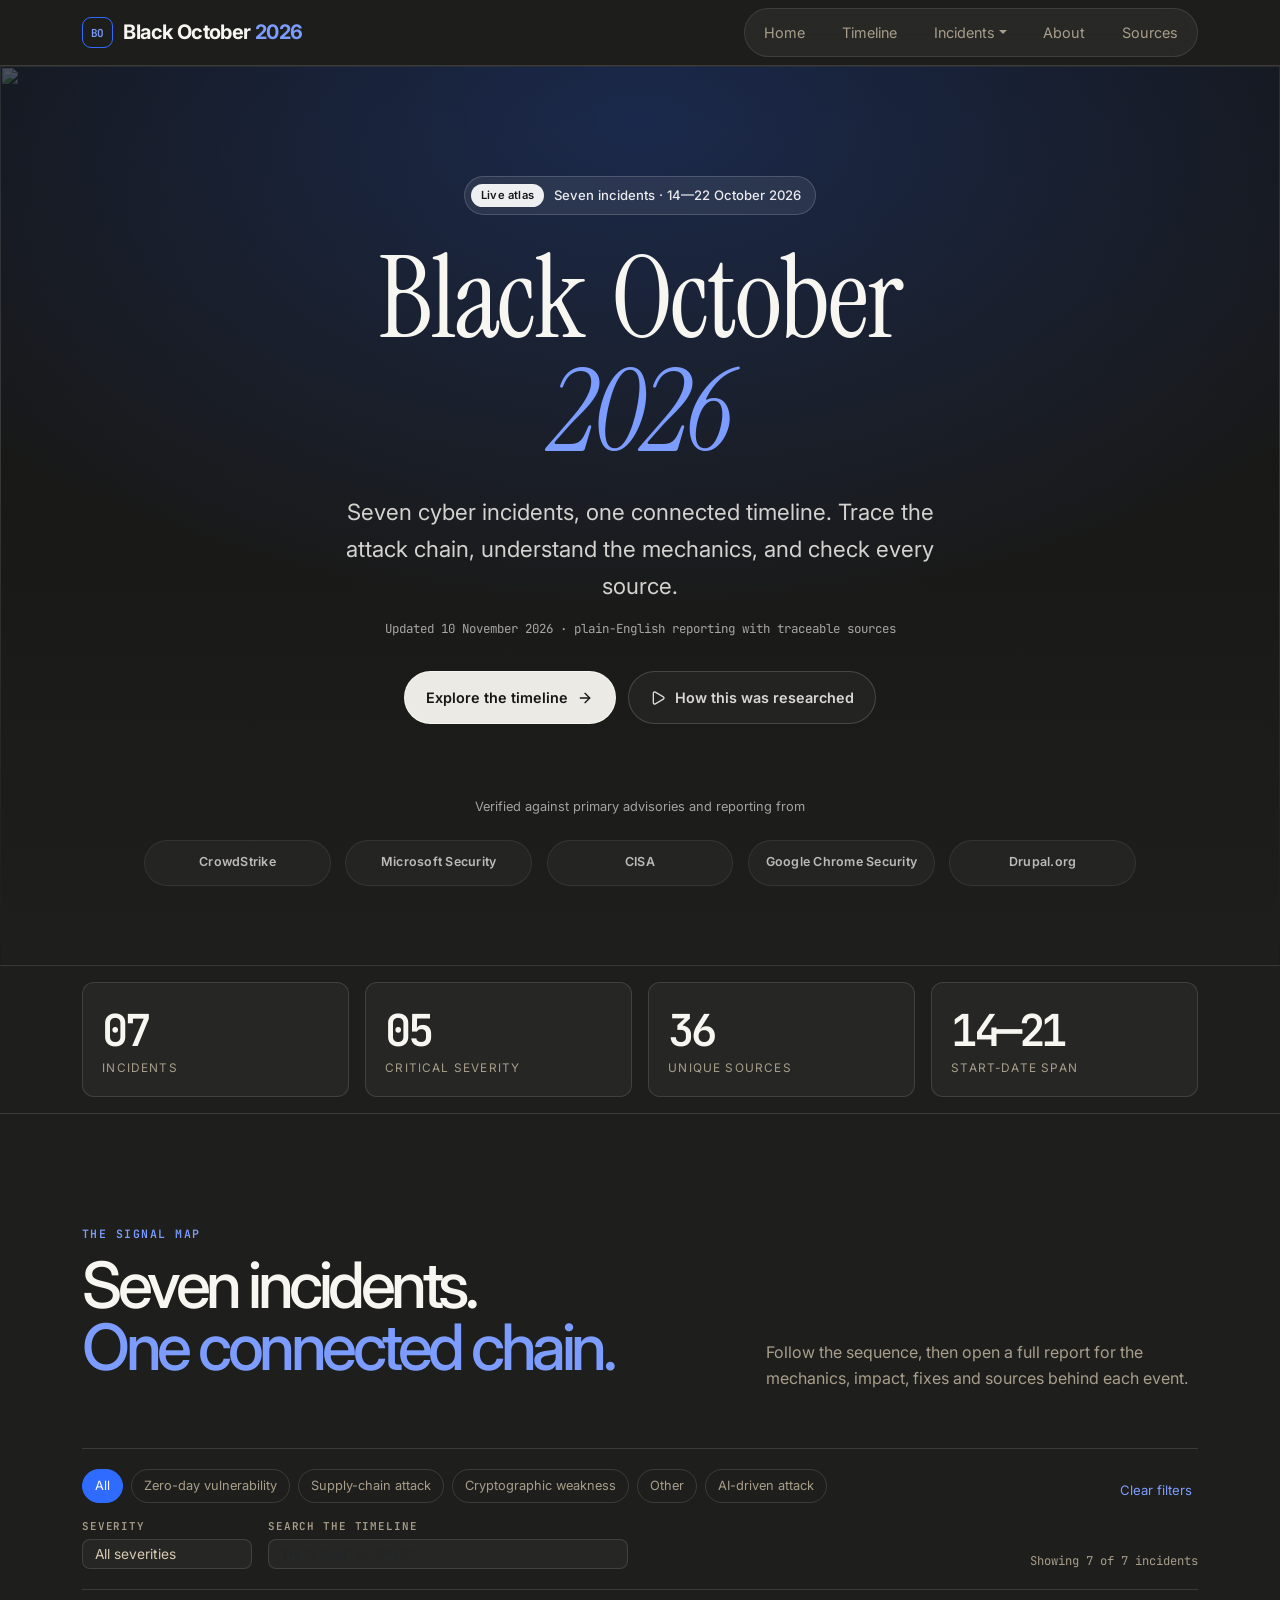
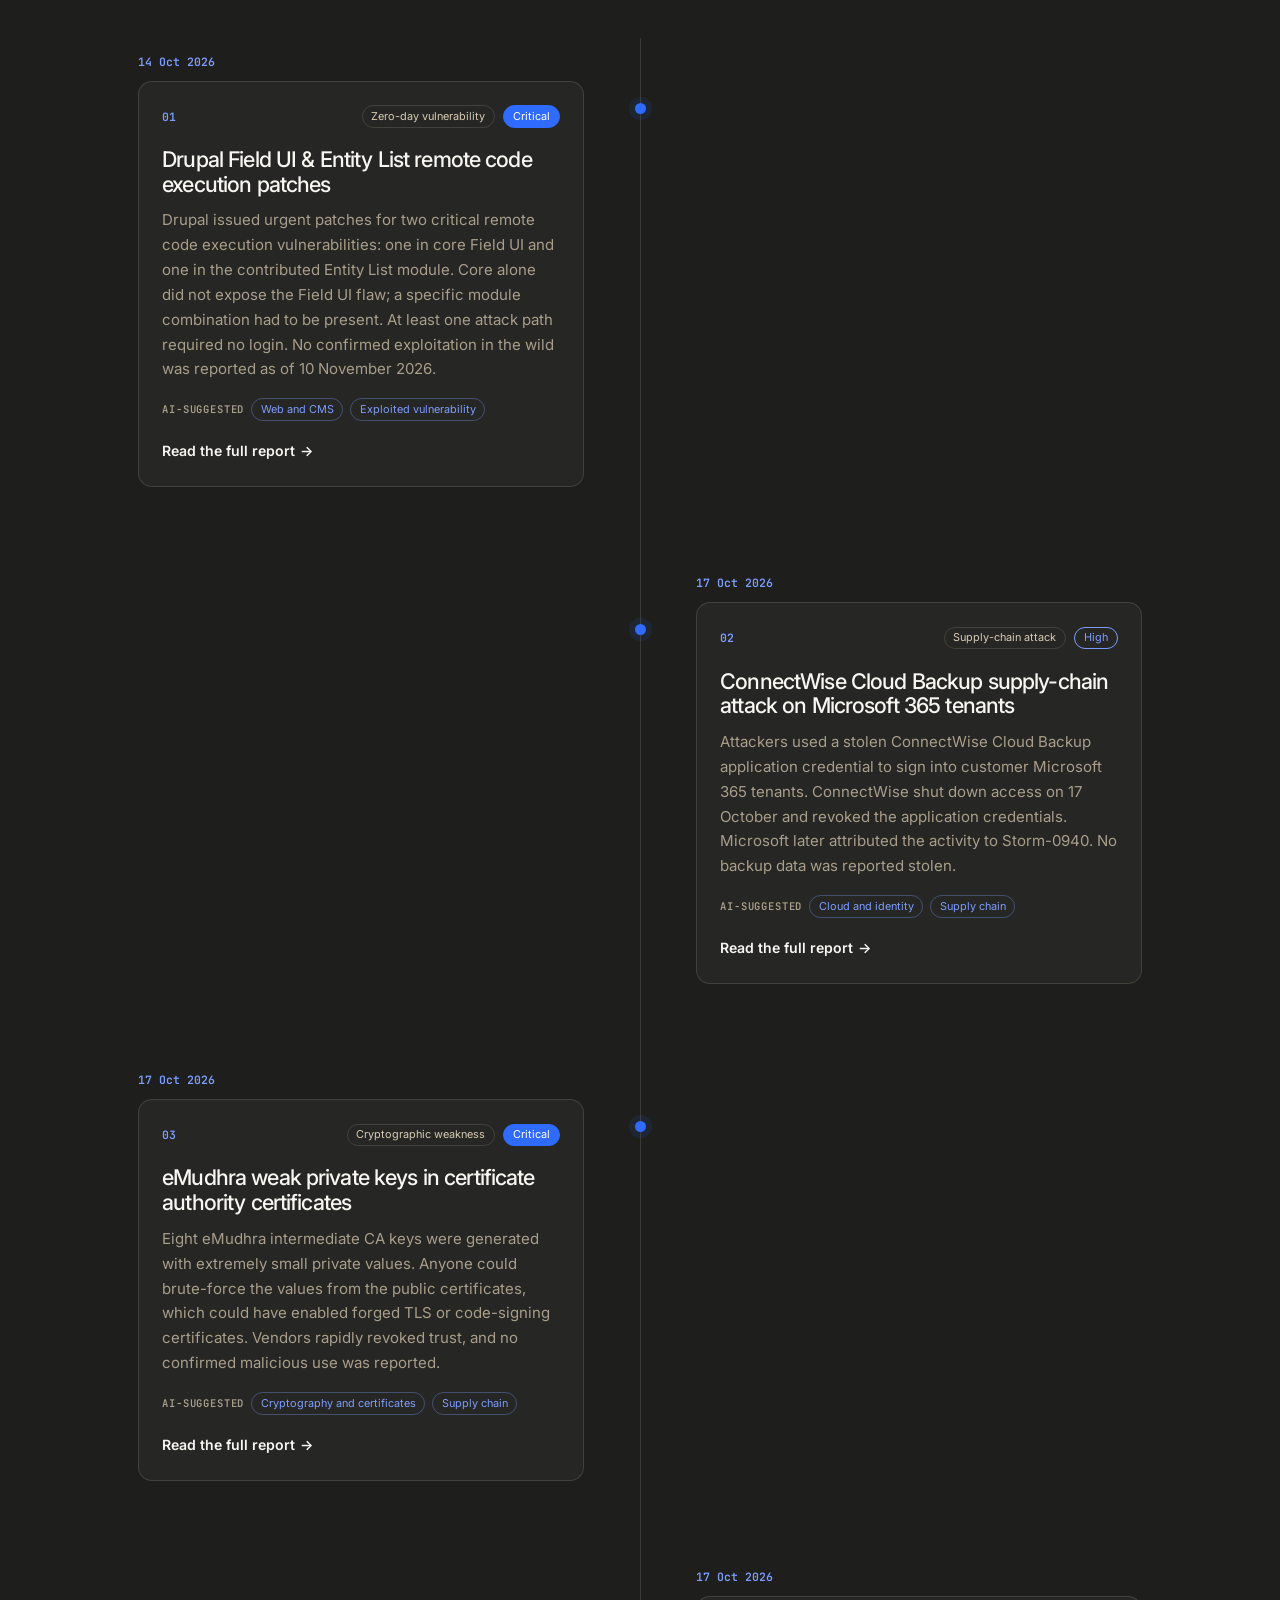
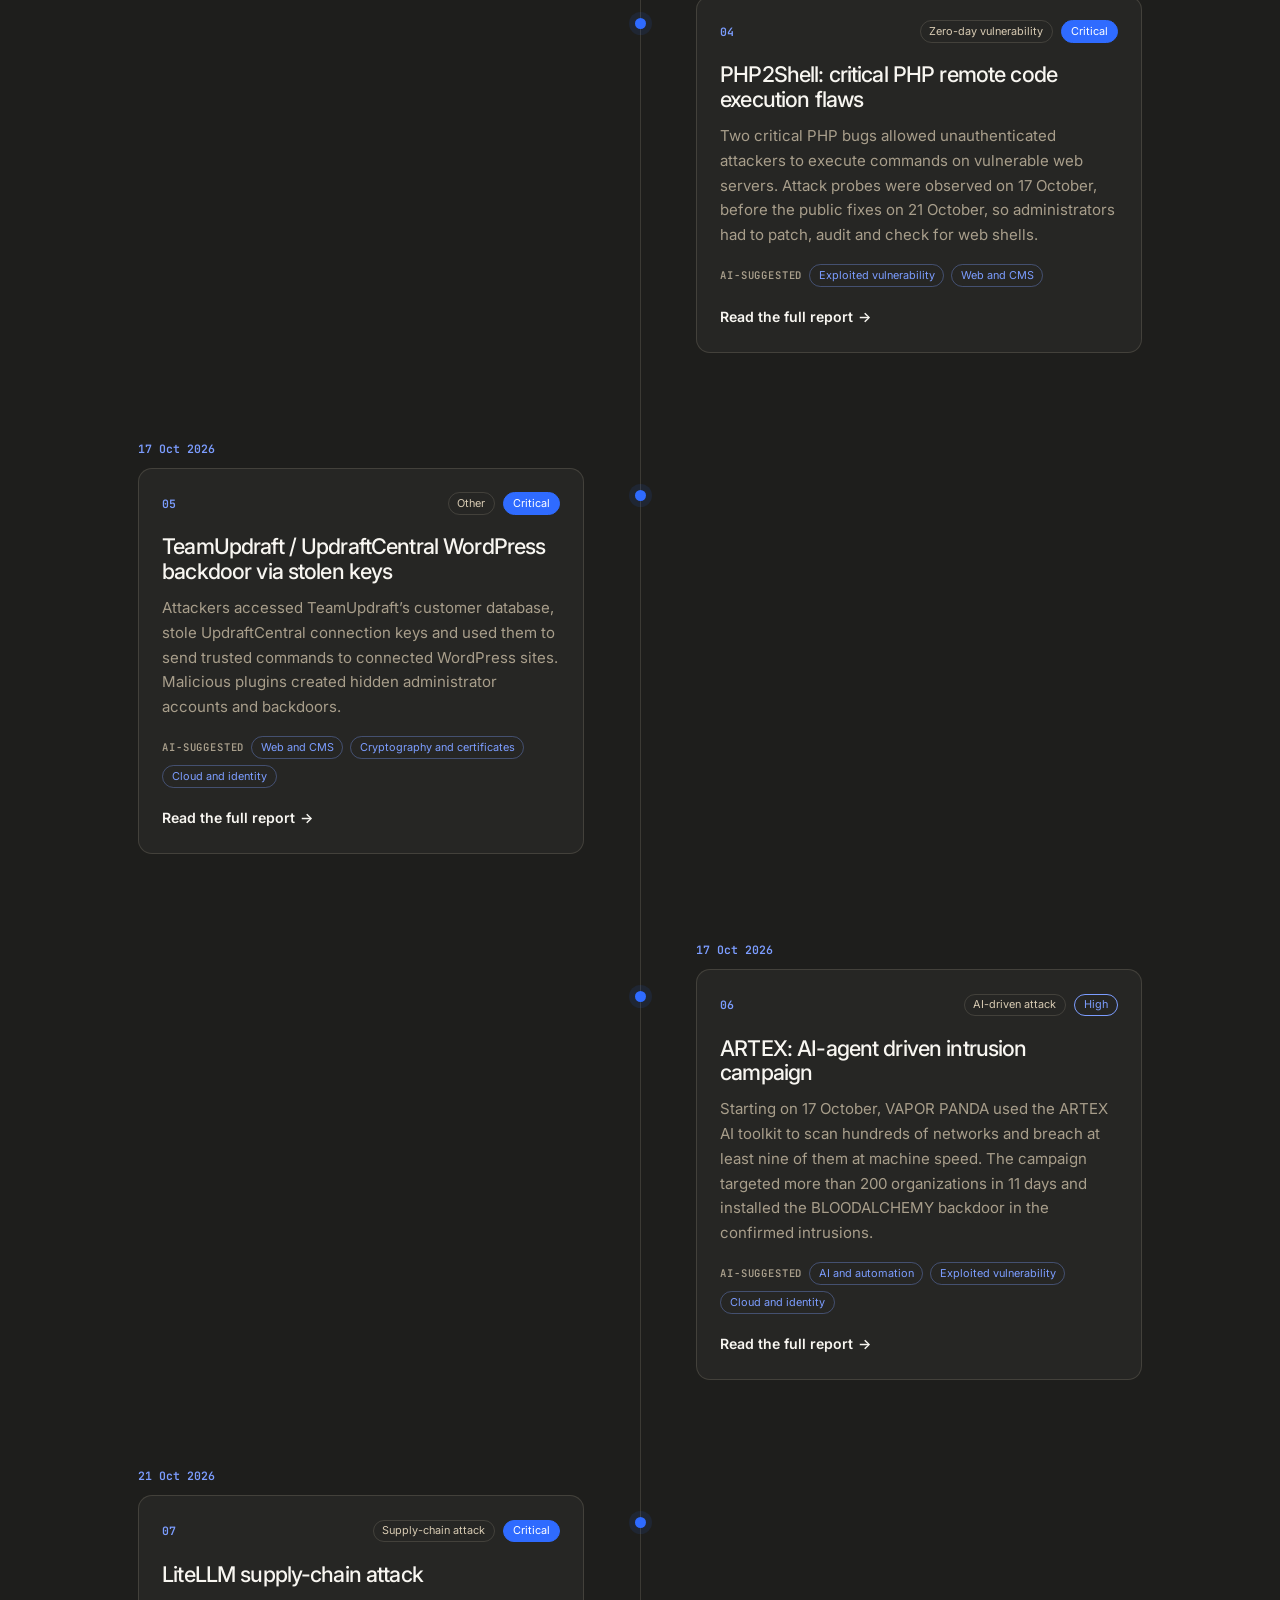
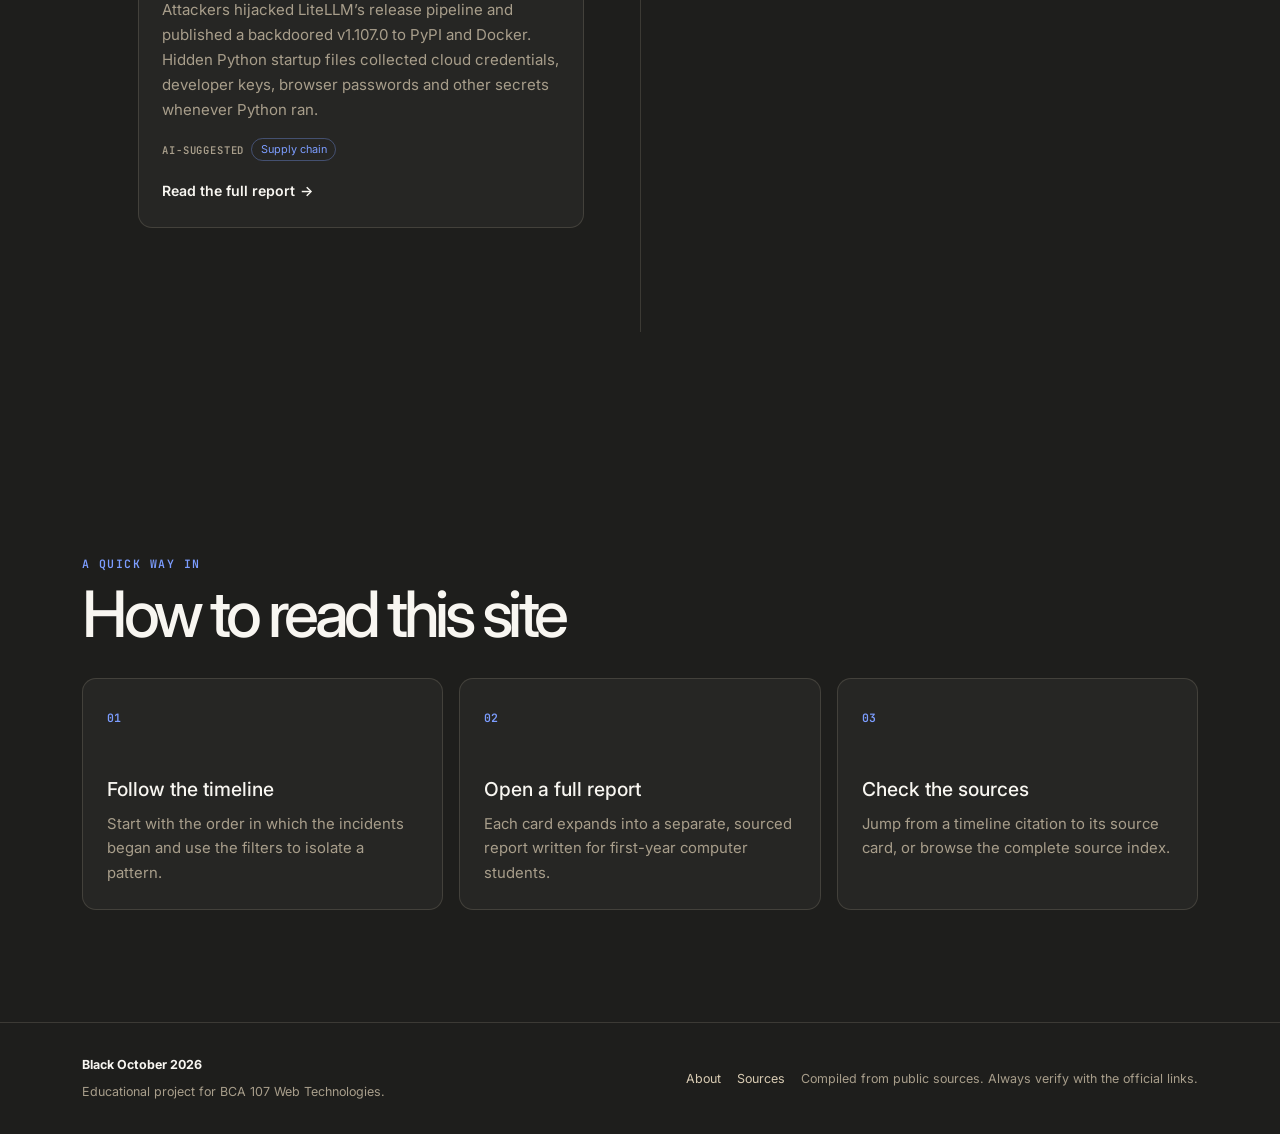
==== commit abda33b0: "feat(hero): editorial glass hero banner for homepage - Replace homepage hero with image-backed, cent" ====
--- a/index.html
+++ b/index.html
@@ -11,7 +11,7 @@
     <link rel="preconnect" href="https://fonts.googleapis.com" />
     <link rel="preconnect" href="https://fonts.gstatic.com" crossorigin />
     <link
-      href="https://fonts.googleapis.com/css2?family=Inter:wght@400;500;600;700;800&family=JetBrains+Mono:wght@400;600&display=swap"
+      href="https://fonts.googleapis.com/css2?family=Inter:wght@400;500;600;700;800&family=Instrument+Serif:ital@0;1&family=JetBrains+Mono:wght@400;600&display=swap"
       rel="stylesheet"
     />
     <link
@@ -61,22 +61,88 @@
       </div>
     </nav>
     <main>
-      <section class="hero-section">
+      <section class="hero-section" aria-labelledby="hero-title">
+        <img
+          class="hero-bg"
+          src="https://images.unsplash.com/photo-1451187580459-43490279c0fa?auto=format&fit=crop&w=1600&q=70"
+          srcset="
+            https://images.unsplash.com/photo-1451187580459-43490279c0fa?auto=format&fit=crop&w=1600&q=70 1600w,
+            https://images.unsplash.com/photo-1451187580459-43490279c0fa?auto=format&fit=crop&w=2400&q=80 2400w
+          "
+          sizes="100vw"
+          alt=""
+          aria-hidden="true"
+          fetchpriority="high"
+          decoding="async"
+        />
+        <div class="hero-scrim" aria-hidden="true"></div>
         <div class="container hero-inner">
-          <div class="eyebrow">
-            A sourced incident atlas <span class="eyebrow-line"></span> 14—22 OCT 2026
-          </div>
-          <h1>Black October<br /><span>2026</span></h1>
-          <p class="hero-lede">Seven cyber incidents, one timeline.</p>
-          <p class="hero-meta">
-            Updated 10 November 2026 · plain-English reporting with traceable sources
-          </p>
-          <div class="hero-actions">
-            <a class="btn btn-primary bo-btn" href="#timeline"
-              >Explore the timeline <span aria-hidden="true">↘</span></a
-            ><a class="btn btn-outline-light bo-btn-outline" href="about.html"
-              >How this was researched</a
-            >
+          <div class="hero-content">
+            <div class="hero-badge animate-fade-slide-in-1">
+              <span class="hero-badge-label">Live atlas</span>
+              <span class="hero-badge-text">Seven incidents · 14—22 October 2026</span>
+            </div>
+            <h1 id="hero-title" class="animate-fade-slide-in-2">
+              Black October<br /><span>2026</span>
+            </h1>
+            <p class="hero-lede animate-fade-slide-in-3">
+              Seven cyber incidents, one connected timeline. Trace the attack chain, understand the
+              mechanics, and check every source.
+            </p>
+            <p class="hero-meta animate-fade-slide-in-3">
+              Updated 10 November 2026 · plain-English reporting with traceable sources
+            </p>
+            <div class="hero-actions animate-fade-slide-in-4">
+              <a class="hero-btn-primary" href="#timeline">
+                Explore the timeline
+                <svg
+                  xmlns="http://www.w3.org/2000/svg"
+                  width="24"
+                  height="24"
+                  viewBox="0 0 24 24"
+                  fill="none"
+                  stroke="currentColor"
+                  stroke-width="2"
+                  stroke-linecap="round"
+                  stroke-linejoin="round"
+                  class="hero-btn-icon"
+                  aria-hidden="true"
+                >
+                  <path d="M5 12h14" />
+                  <path d="m12 5 7 7-7 7" />
+                </svg>
+              </a>
+              <a class="hero-btn-ghost" href="about.html">
+                <svg
+                  xmlns="http://www.w3.org/2000/svg"
+                  width="24"
+                  height="24"
+                  viewBox="0 0 24 24"
+                  fill="none"
+                  stroke="currentColor"
+                  stroke-width="2"
+                  stroke-linecap="round"
+                  stroke-linejoin="round"
+                  class="hero-btn-icon"
+                  aria-hidden="true"
+                >
+                  <path d="M5 5a2 2 0 0 1 3.008-1.728l11.997 6.998a2 2 0 0 1 .003 3.458l-12 7A2 2 0 0 1 5 19z" />
+                </svg>
+                How this was researched
+              </a>
+            </div>
+          </div>
+          <div class="hero-partners animate-fade-slide-in-5">
+            <p class="hero-partners-title">
+              Verified against primary advisories and reporting from
+            </p>
+            <ul class="hero-partner-grid" aria-label="Source organisations">
+              <li><span class="hero-partner">CrowdStrike</span></li>
+              <li><span class="hero-partner">Microsoft Security</span></li>
+              <li><span class="hero-partner">CISA</span></li>
+              <li><span class="hero-partner">Google Chrome Security</span></li>
+              <li><span class="hero-partner">Drupal.org</span></li>
+            </ul>
           </div>
         </div>
       </section>
--- a/css/style.css
+++ b/css/style.css
@@ -72,6 +72,30 @@
 .nav-link:focus {
   color: var(--bo-white) !important;
 }
+@media (min-width: 992px) {
+  .site-nav .navbar-collapse {
+    justify-content: flex-end;
+  }
+  .site-nav .navbar-nav {
+    gap: 0.15rem;
+    padding: 0.28rem;
+    border-radius: 999px;
+    border: 1px solid rgba(255, 255, 255, 0.1);
+    background: rgba(255, 255, 255, 0.05);
+    backdrop-filter: blur(14px);
+  }
+  .site-nav .nav-link {
+    padding: 0.45rem 0.9rem !important;
+    border-radius: 999px;
+    transition:
+      background 0.18s ease,
+      color 0.18s ease;
+  }
+  .site-nav .nav-link:hover,
+  .site-nav .nav-link:focus {
+    background: rgba(255, 255, 255, 0.08);
+  }
+}
 .navbar-toggler {
   border-color: var(--bo-line);
 }
@@ -95,25 +119,248 @@
 }
 .hero-section {
   position: relative;
+  isolation: isolate;
   overflow: hidden;
-  min-height: 600px;
+  min-height: 100vh;
+  min-height: min(100svh, 1040px);
   display: flex;
   align-items: center;
   border-bottom: 1px solid var(--bo-line);
-}
-.hero-section:before {
-  content: '';
+  background: var(--bo-charcoal);
+}
+.hero-bg {
   position: absolute;
-  width: 680px;
-  height: 680px;
-  right: -220px;
-  top: -250px;
-  background: radial-gradient(circle, rgba(47, 107, 255, 0.2), transparent 66%);
-  pointer-events: none;
+  inset: 0;
+  z-index: -2;
+  width: 100%;
+  height: 100%;
+  object-fit: cover;
+  object-position: center;
+}
+.hero-scrim {
+  position: absolute;
+  inset: 0;
+  z-index: -1;
+  background:
+    radial-gradient(120% 95% at 50% 6%, rgba(47, 107, 255, 0.24), transparent 58%),
+    linear-gradient(
+      180deg,
+      rgba(16, 16, 15, 0.74) 0%,
+      rgba(20, 20, 19, 0.62) 40%,
+      rgba(30, 30, 28, 0.94) 100%
+    );
+  box-shadow: inset 0 0 0 1px rgba(0, 0, 0, 0.32);
 }
 .hero-inner {
   position: relative;
-  padding: 8rem 1rem 7rem;
+  padding: clamp(4rem, 8vw, 7rem) 1rem clamp(3rem, 6vw, 4.5rem);
+}
+.hero-content {
+  max-width: 54rem;
+  margin: 0 auto;
+  text-align: center;
+}
+.hero-badge {
+  display: inline-flex;
+  align-items: center;
+  gap: 0.65rem;
+  padding: 0.42rem 0.9rem 0.42rem 0.42rem;
+  border-radius: 999px;
+  border: 1px solid rgba(255, 255, 255, 0.16);
+  background: rgba(255, 255, 255, 0.08);
+  backdrop-filter: blur(14px);
+  color: rgba(255, 255, 255, 0.9);
+}
+.hero-badge-label {
+  display: inline-flex;
+  align-items: center;
+  border-radius: 999px;
+  background: rgba(255, 255, 255, 0.92);
+  color: #18181b;
+  font-size: 0.7rem;
+  font-weight: 600;
+  letter-spacing: 0.02em;
+  padding: 0.16rem 0.6rem;
+  white-space: nowrap;
+}
+.hero-badge-text {
+  font-size: 0.82rem;
+  font-weight: 500;
+  color: rgba(255, 255, 255, 0.9);
+}
+.hero-section h1 {
+  font-family: 'Instrument Serif', Georgia, serif;
+  font-weight: 400;
+  font-size: clamp(3.4rem, 9vw, 7.4rem);
+  line-height: 0.98;
+  letter-spacing: -0.02em;
+  word-spacing: 0.08em;
+  color: var(--bo-white);
+  margin: 1.7rem 0 0;
+}
+.hero-section h1 span {
+  color: var(--bo-blue-soft);
+  font-style: italic;
+}
+.hero-lede {
+  font-size: clamp(1.15rem, 1.9vw, 1.4rem);
+  color: var(--bo-sand);
+  max-width: 40rem;
+  margin-bottom: 0.35rem;
+}
+.hero-content .hero-lede {
+  margin: 1.6rem auto 0;
+  color: rgba(248, 246, 241, 0.84);
+}
+.hero-meta {
+  font:
+    400 0.78rem 'JetBrains Mono',
+    monospace;
+  color: var(--bo-sand-dim);
+}
+.hero-content .hero-meta {
+  margin-top: 1rem;
+  margin-bottom: 0;
+  color: rgba(248, 246, 241, 0.64);
+}
+.hero-actions {
+  display: flex;
+  flex-wrap: wrap;
+  gap: 0.75rem;
+  margin-top: 2.4rem;
+}
+.hero-content .hero-actions {
+  justify-content: center;
+  margin-top: 2.1rem;
+}
+.hero-btn-primary,
+.hero-btn-ghost {
+  display: inline-flex;
+  align-items: center;
+  gap: 0.55rem;
+  border-radius: 999px;
+  padding: 0.85rem 1.35rem;
+  font-size: 0.9rem;
+  font-weight: 600;
+  border: 1px solid transparent;
+  transition:
+    background 0.18s ease,
+    border-color 0.18s ease,
+    color 0.18s ease,
+    transform 0.18s ease;
+}
+.hero-btn-primary {
+  background: rgba(248, 246, 241, 0.95);
+  border-color: rgba(248, 246, 241, 0.95);
+  color: #161615;
+}
+.hero-btn-primary:hover {
+  background: #ffffff;
+  border-color: #ffffff;
+  color: #161615;
+  transform: translateY(-1px);
+}
+.hero-btn-ghost {
+  color: rgba(248, 246, 241, 0.86);
+  border-color: rgba(255, 255, 255, 0.16);
+  background: rgba(255, 255, 255, 0.04);
+}
+.hero-btn-ghost:hover {
+  color: var(--bo-white);
+  background: rgba(255, 255, 255, 0.1);
+  border-color: rgba(255, 255, 255, 0.26);
+}
+.hero-btn-icon {
+  width: 1rem;
+  height: 1rem;
+  flex: none;
+}
+.hero-partners {
+  max-width: 62rem;
+  margin: clamp(3rem, 6vw, 4.5rem) auto 0;
+}
+.hero-partners-title {
+  text-align: center;
+  font-size: 0.8rem;
+  color: rgba(248, 246, 241, 0.62);
+  margin-bottom: 1.4rem;
+}
+.hero-partner-grid {
+  list-style: none;
+  padding: 0;
+  margin: 0;
+  display: grid;
+  grid-template-columns: repeat(2, minmax(0, 1fr));
+  gap: 0.75rem;
+  align-items: center;
+}
+.hero-partner {
+  display: flex;
+  align-items: center;
+  justify-content: center;
+  min-height: 46px;
+  height: 100%;
+  padding: 0.5rem 0.8rem;
+  border-radius: 999px;
+  border: 1px solid rgba(255, 255, 255, 0.08);
+  background: rgba(255, 255, 255, 0.03);
+  color: rgba(248, 246, 241, 0.72);
+  font-size: 0.78rem;
+  font-weight: 600;
+  letter-spacing: 0.02em;
+  text-align: center;
+  transition:
+    background 0.18s ease,
+    border-color 0.18s ease,
+    color 0.18s ease;
+}
+.hero-partner:hover {
+  color: var(--bo-white);
+  background: rgba(255, 255, 255, 0.08);
+  border-color: rgba(255, 255, 255, 0.2);
+}
+@media (min-width: 576px) {
+  .hero-partner-grid {
+    grid-template-columns: repeat(3, minmax(0, 1fr));
+  }
+}
+@media (min-width: 768px) {
+  .hero-partner-grid {
+    grid-template-columns: repeat(5, minmax(0, 1fr));
+    gap: 0.9rem;
+  }
+}
+@keyframes fadeSlideIn {
+  from {
+    opacity: 0;
+    transform: translateY(20px);
+  }
+  to {
+    opacity: 1;
+    transform: translateY(0);
+  }
+}
+.animate-fade-slide-in-1,
+.animate-fade-slide-in-2,
+.animate-fade-slide-in-3,
+.animate-fade-slide-in-4,
+.animate-fade-slide-in-5 {
+  animation: fadeSlideIn 0.8s cubic-bezier(0.22, 0.61, 0.36, 1) both;
+}
+.animate-fade-slide-in-1 {
+  animation-delay: 0.05s;
+}
+.animate-fade-slide-in-2 {
+  animation-delay: 0.15s;
+}
+.animate-fade-slide-in-3 {
+  animation-delay: 0.25s;
+}
+.animate-fade-slide-in-4 {
+  animation-delay: 0.35s;
+}
+.animate-fade-slide-in-5 {
+  animation-delay: 0.45s;
 }
 .eyebrow,
 .content-kicker,
@@ -132,7 +379,6 @@
   vertical-align: middle;
   margin: 0 0.6rem;
 }
-.hero-section h1,
 .page-hero h1 {
   font-size: clamp(4rem, 11vw, 9.4rem);
   line-height: 0.9;
@@ -141,51 +387,8 @@
   margin: 2rem 0 1.6rem;
   font-weight: 800;
 }
-.hero-section h1 span,
 .page-hero h1 span {
   color: var(--bo-blue-soft);
-}
-.hero-lede {
-  font-size: clamp(1.25rem, 2vw, 1.55rem);
-  color: var(--bo-sand);
-  max-width: 33rem;
-  margin-bottom: 0.35rem;
-}
-.hero-meta {
-  font:
-    400 0.78rem 'JetBrains Mono',
-    monospace;
-  color: var(--bo-sand-dim);
-}
-.hero-actions {
-  display: flex;
-  flex-wrap: wrap;
-  gap: 0.75rem;
-  margin-top: 2.4rem;
-}
-.bo-btn {
-  background: var(--bo-blue);
-  border: 1px solid var(--bo-blue);
-  color: white;
-  border-radius: 9px;
-  padding: 0.75rem 1.1rem;
-  font-weight: 600;
-}
-.bo-btn:hover {
-  background: #4b7dff;
-  border-color: #4b7dff;
-  color: white;
-}
-.bo-btn-outline {
-  border: 1px solid var(--bo-line);
-  border-radius: 9px;
-  color: var(--bo-sand);
-  padding: 0.75rem 1.1rem;
-}
-.bo-btn-outline:hover {
-  background: var(--bo-charcoal-3);
-  border-color: var(--bo-sand-dim);
-  color: var(--bo-white);
 }
 .stats-strip {
   border-bottom: 1px solid var(--bo-line);
@@ -1000,7 +1203,7 @@
 }
 @media (max-width: 991px) {
   .hero-inner {
-    padding: 6rem 1rem;
+    padding: 4.5rem 1rem 3.5rem;
   }
   .incident-layout {
     grid-template-columns: 1fr;
@@ -1038,11 +1241,30 @@
   }
 }
 @media (max-width: 767px) {
+  .navbar-brand {
+    font-size: 1.05rem;
+  }
   .hero-section {
-    min-height: 560px;
+    min-height: auto;
   }
   .hero-section h1 {
-    font-size: clamp(4rem, 19vw, 6.5rem);
+    font-size: clamp(3rem, 15vw, 4.6rem);
+  }
+  .hero-badge {
+    gap: 0.5rem;
+    padding-right: 0.7rem;
+  }
+  .hero-badge-text {
+    font-size: 0.76rem;
+  }
+  .hero-actions {
+    flex-direction: column;
+    align-items: stretch;
+  }
+  .hero-btn-primary,
+  .hero-btn-ghost {
+    justify-content: center;
+    width: 100%;
   }
   .timeline-list:before {
     left: 9px;
@@ -1116,5 +1338,6 @@
   *:after {
     scroll-behavior: auto !important;
     transition: none !important;
-  }
-}
+    animation: none !important;
+  }
+}
